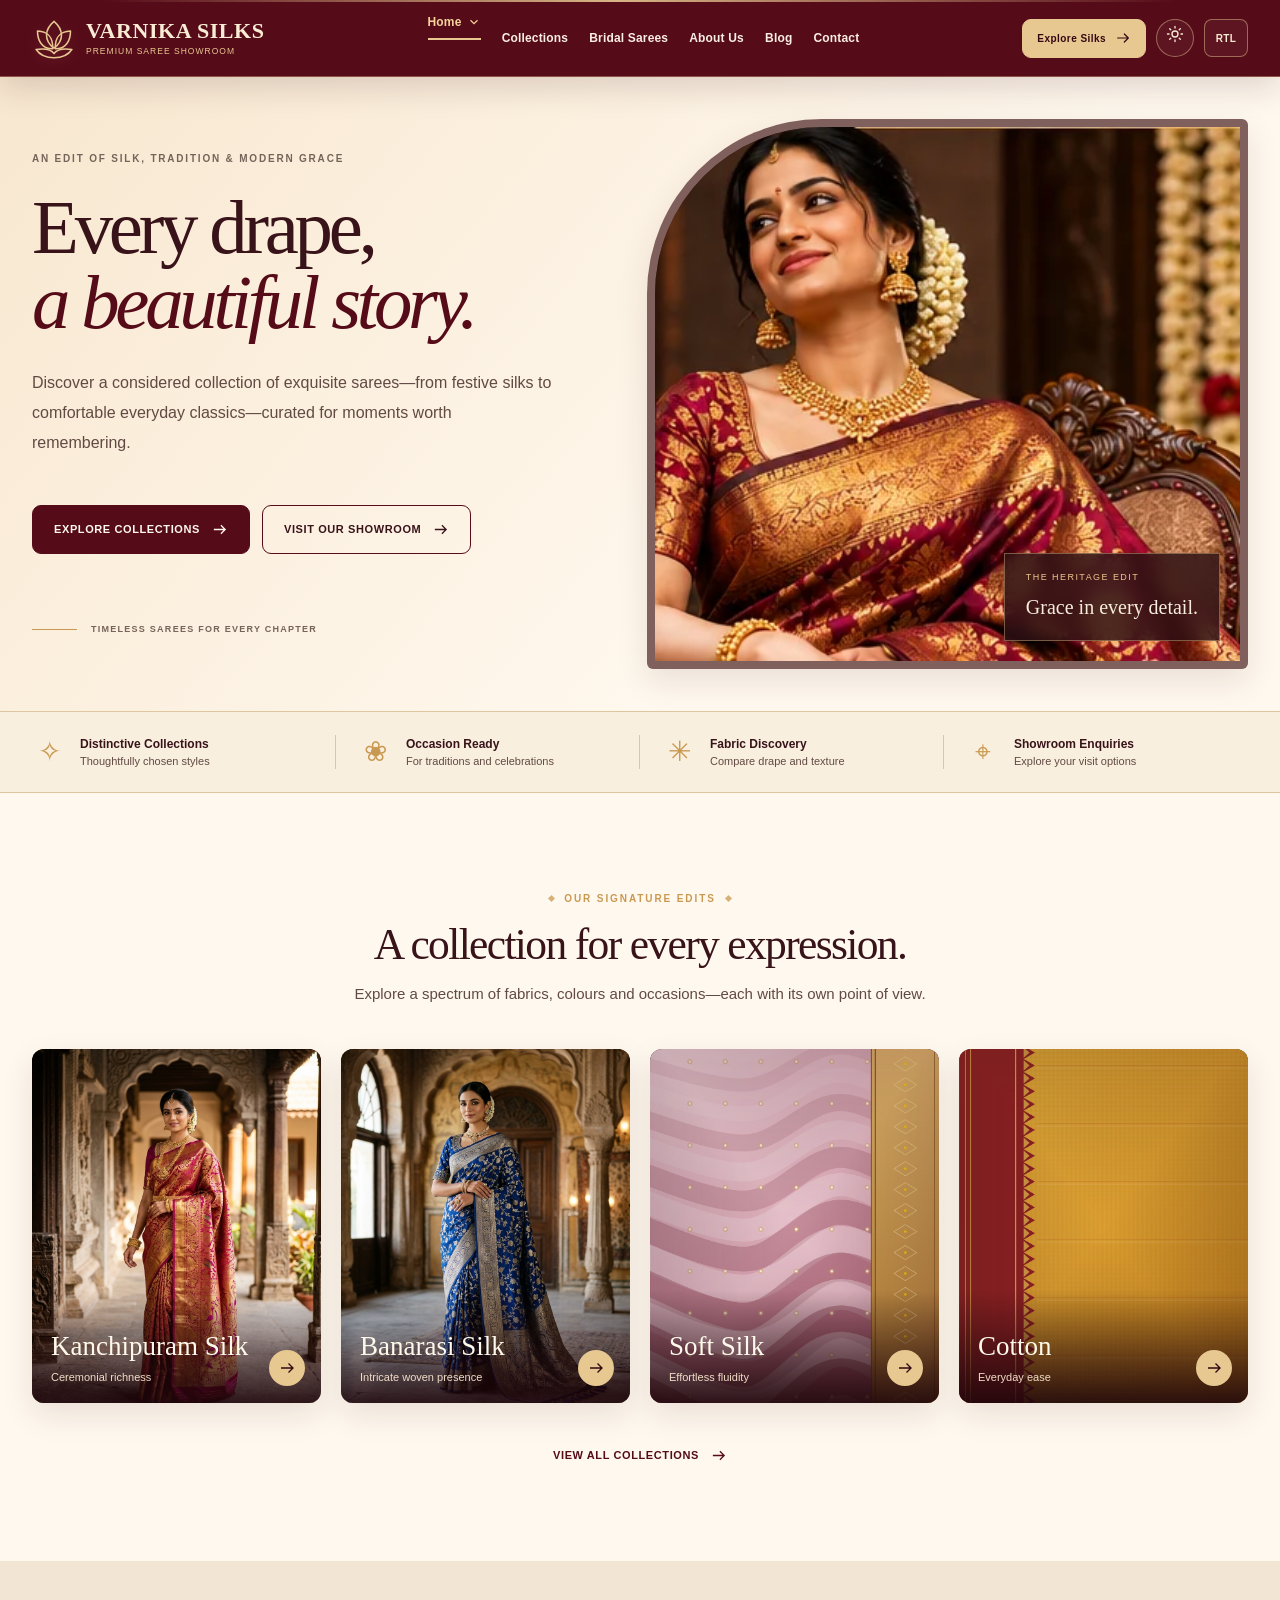
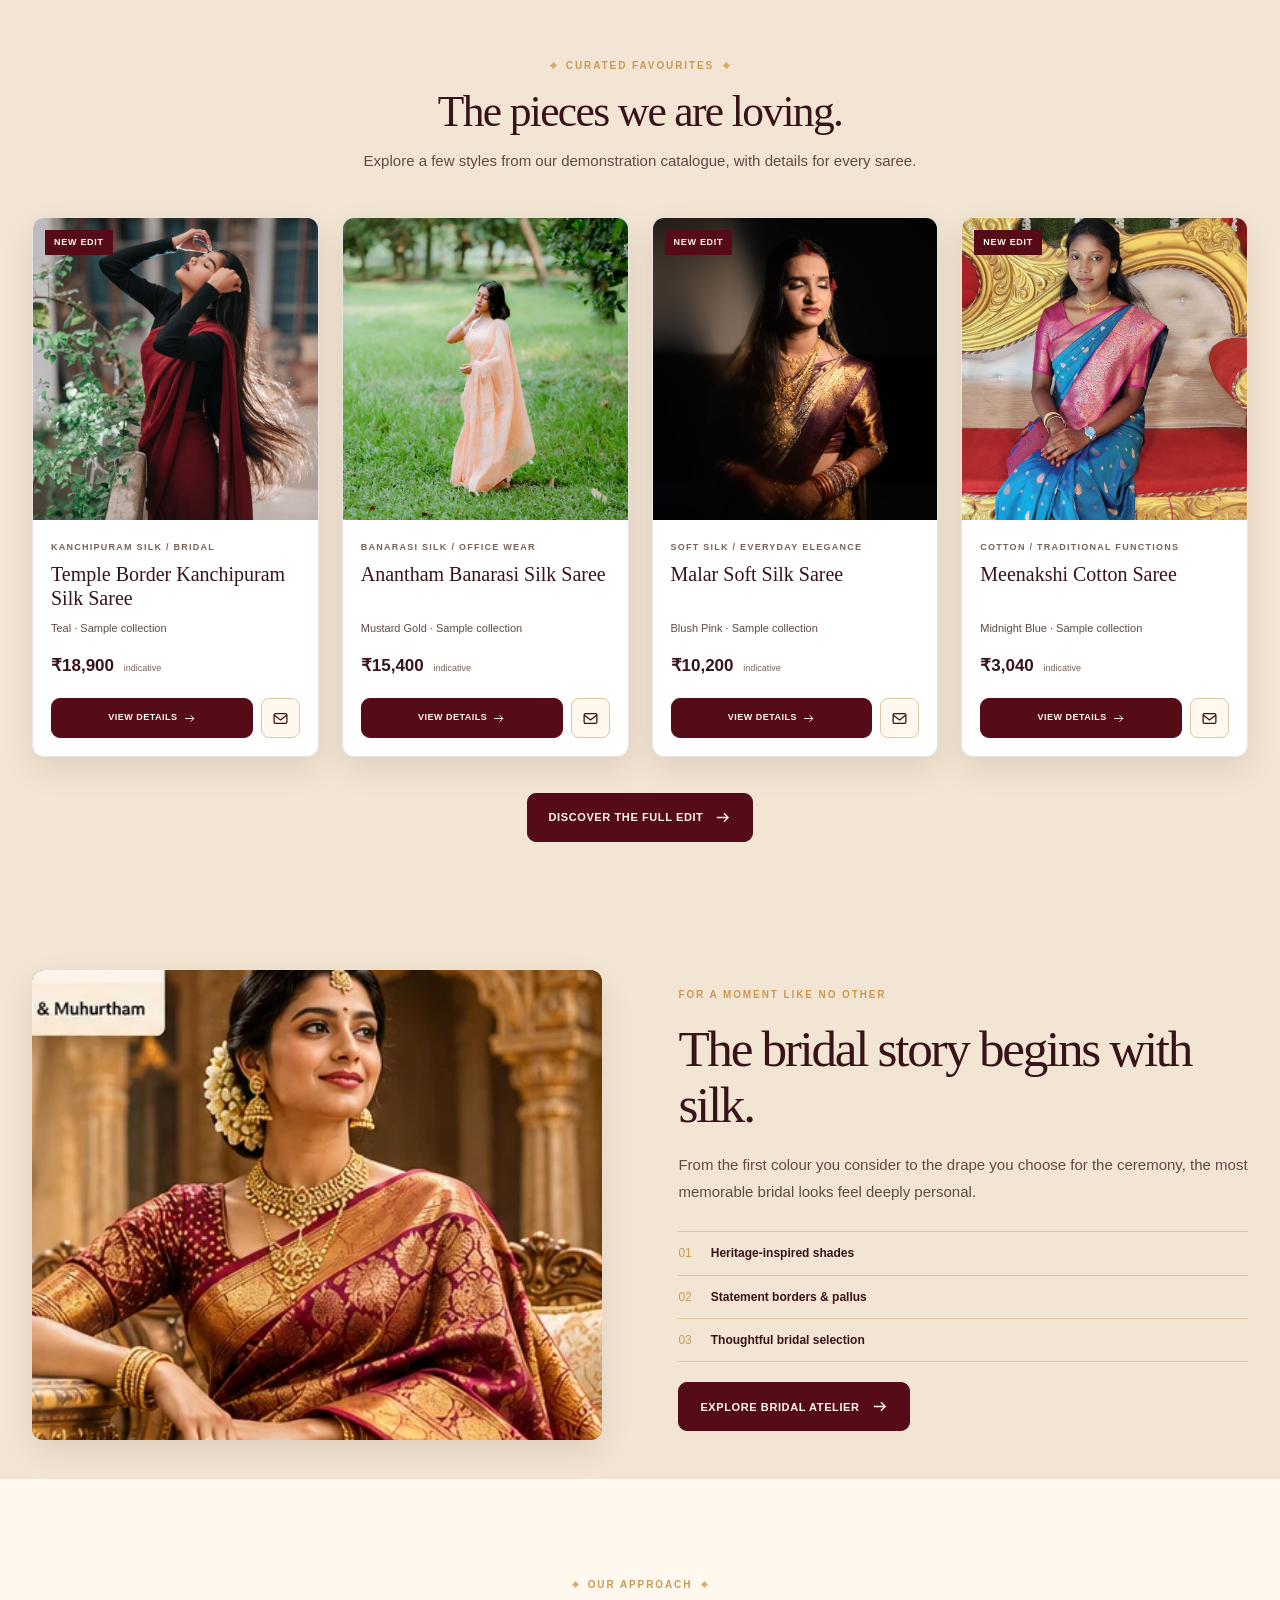
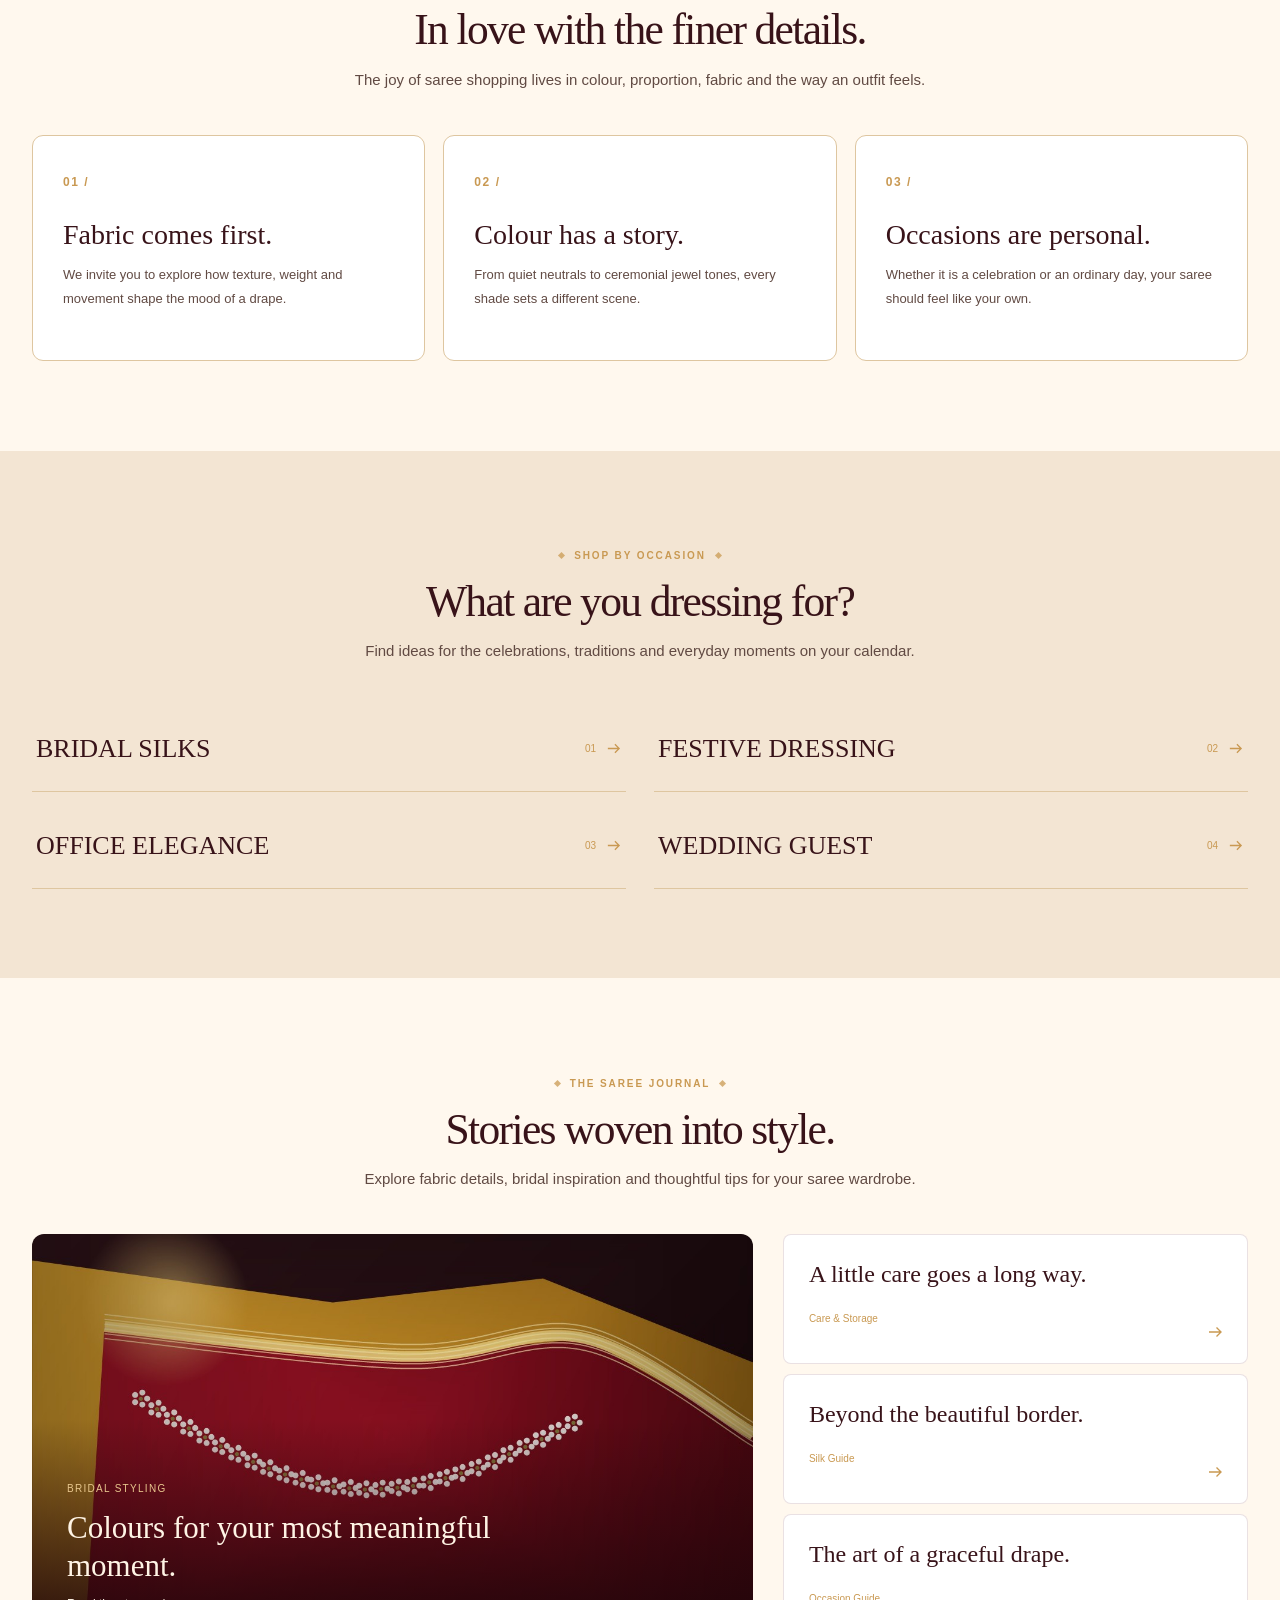
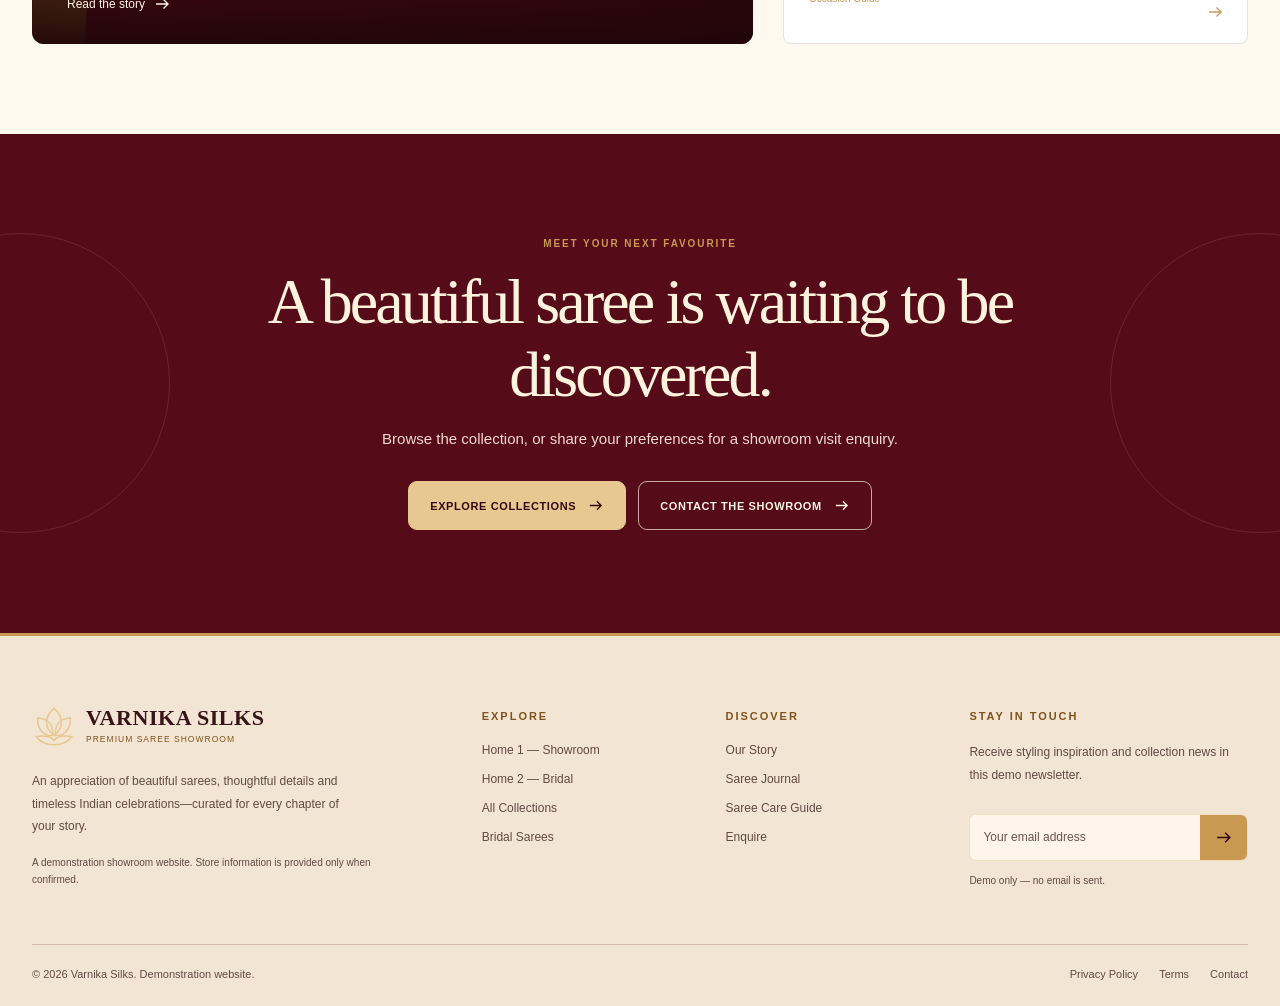
==== Varnika_Silks/index.html @ 8d87727a "Add files via upload" ====
<!doctype html><html lang="en" dir="ltr" data-theme="light"><head><meta charset="utf-8"><meta name="viewport" content="width=device-width,initial-scale=1"><title>Heritage Saree Showroom | Varnika Silks</title><meta name="description" content="Explore Varnika Silks, a premium demonstration saree showroom showcasing silk, cotton, occasionwear and traditional styling."><meta name="theme-color" content="#560B19"><meta property="og:type" content="website"><meta property="og:site_name" content="Varnika Silks"><meta property="og:title" content="Heritage Saree Showroom"><meta property="og:description" content="Explore Varnika Silks, a premium demonstration saree showroom showcasing silk, cotton, occasionwear and traditional styling."><link rel="icon" href="assets/icons/favicon.svg" type="image/svg+xml"><link rel="stylesheet" href="assets/css/style.css"><script>(function(){try{var t=localStorage.getItem('varnika_theme'),d=localStorage.getItem('varnika_dir');document.documentElement.setAttribute('data-theme',t==='dark'?'dark':'light');document.documentElement.setAttribute('dir',d==='rtl'?'rtl':'ltr');}catch(e){}})();</script><script defer src="assets/js/data.js"></script><script defer src="assets/js/app.js"></script></head><body data-page="home"><a class="skip-link" href="#main-content">Skip to content</a>
<header class="site-header" id="site-header"><div class="container header-inner">
<a class="brand" href="index.html" aria-label="Varnika Silks home"><svg class="brand-lotus" viewBox="0 0 64 60" aria-hidden="true" fill="none" stroke="currentColor" stroke-width="2.2" stroke-linejoin="round"><path d="M32 44C17 33 18 17 32 5c14 12 15 28 0 39Z"/><path d="M30 45C13 45 8 31 8 19c15 1 23 8 22 26Zm4 0c17 0 22-14 22-26-15 1-23 8-22 26Z"/><path d="M6 46c15-2 22 0 26 6 4-6 11-8 26-6-6 9-15 12-26 12C21 58 12 55 6 46Z"/></svg><span class="brand-words"><b>VARNIKA SILKS</b><small>Premium Saree Showroom</small></span></a>
<nav class="desktop-nav" aria-label="Primary navigation"><details class="home-dropdown"><summary class="active">Home <svg class="chevron" viewBox="0 0 24 24" aria-hidden="true" fill="none" stroke="currentColor" stroke-width="2"><path d="m6 9 6 6 6-6"/></svg></summary><div class="nav-menu-panel"><a href="index.html" aria-current="page">Heritage Saree Showroom</a><a href="home2.html" >Bridal & Muhurtham Silks</a></div></details>
<a href="collections.html" class="" >Collections</a>
<a href="bridal-sarees.html" class="" >Bridal Sarees</a>
<a href="about.html" class="" >About Us</a>
<a href="blog.html" class="" >Blog</a>
<a href="contact.html" class="" >Contact</a>
</nav><div class="header-actions"><a class="nav-feature-cta" href="collections.html" aria-label="Explore Varnika Silks saree collections">Explore Silks <svg viewBox="0 0 24 24" aria-hidden="true" fill="none" stroke="currentColor" stroke-width="1.8" stroke-linecap="round" stroke-linejoin="round"><path d="M4 12h16m-6-6 6 6-6 6"/></svg></a><button type="button" class="header-icon theme-toggle" data-theme-toggle aria-label="Switch to dark mode" title="Toggle light/dark mode"><span class="sun-icon"><svg viewBox="0 0 24 24" aria-hidden="true" fill="none" stroke="currentColor" stroke-width="1.8" stroke-linecap="round"><circle cx="12" cy="12" r="4"/><path d="M12 2v2m0 16v2M4.93 4.93l1.4 1.4m11.34 11.34 1.4 1.4M2 12h2m16 0h2M4.93 19.07l1.4-1.4M17.67 6.33l1.4-1.4"/></svg></span><span class="moon-icon"><svg viewBox="0 0 24 24" aria-hidden="true" fill="none" stroke="currentColor" stroke-width="1.8"><path d="M20.5 14.5A8.5 8.5 0 0 1 9.5 3.5a8.5 8.5 0 1 0 11 11Z"/></svg></span></button><button type="button" class="header-icon direction-toggle" data-direction-toggle aria-label="Switch text direction">RTL</button><button type="button" class="header-icon menu-toggle" id="menu-toggle" aria-label="Open navigation" aria-expanded="false" aria-controls="mobile-nav"><svg class="menu-icon-bars" viewBox="0 0 24 24" aria-hidden="true" fill="none" stroke="currentColor" stroke-width="2" stroke-linecap="round"><path d="M4 7h16M4 12h16M4 17h16"/></svg><svg class="menu-icon-close" viewBox="0 0 24 24" aria-hidden="true" fill="none" stroke="currentColor" stroke-width="2" stroke-linecap="round"><path d="M5 5l14 14M19 5L5 19"/></svg></button></div>
</div><nav class="mobile-nav" id="mobile-nav" aria-label="Mobile navigation" hidden><div class="container mobile-nav-inner"><span class="mobile-nav-label">DISCOVER VARNIKA</span><a href="index.html" class="is-current" aria-current="page">Home 1 — Heritage Showroom</a><a href="home2.html">Home 2 — Bridal & Muhurtham</a><a href="collections.html">Collections</a><a href="bridal-sarees.html">Bridal Sarees</a><a href="about.html">About Us</a><a href="blog.html">Blog</a><a href="contact.html">Contact</a><a class="mobile-feature-cta" href="collections.html">Explore the Collections <svg viewBox="0 0 24 24" aria-hidden="true" fill="none" stroke="currentColor" stroke-width="1.8" stroke-linecap="round" stroke-linejoin="round"><path d="M4 12h16m-6-6 6 6-6 6"/></svg></a><div class="mobile-controls"><button type="button" data-theme-toggle class="btn btn-outline btn-sm"><svg viewBox="0 0 24 24" aria-hidden="true" fill="none" stroke="currentColor" stroke-width="1.8" stroke-linecap="round"><circle cx="12" cy="12" r="4"/><path d="M12 2v2m0 16v2M4.93 4.93l1.4 1.4m11.34 11.34 1.4 1.4M2 12h2m16 0h2M4.93 19.07l1.4-1.4M17.67 6.33l1.4-1.4"/></svg> <span data-theme-label>Switch theme</span></button><button type="button" data-direction-toggle class="btn btn-outline btn-sm"><svg viewBox="0 0 24 24" aria-hidden="true" fill="none" stroke="currentColor" stroke-width="1.8" stroke-linecap="round" stroke-linejoin="round"><path d="m8 8-4 4 4 4m-4-4h16m-4-4 4 4-4 4"/></svg><span data-dir-label>Switch to RTL</span></button></div></div></nav></header><main id="main-content"><section class="hero hero-home"><div class="container hero-grid"><div class="hero-copy"><div class="eyebrow hero-eyebrow">AN EDIT OF SILK, TRADITION & MODERN GRACE</div><h1>Every drape,<br><em>a beautiful story.</em></h1><p>Discover a considered collection of exquisite sarees—from festive silks to comfortable everyday classics—curated for moments worth remembering.</p><div class="hero-actions"><a class="btn btn-primary " href="collections.html">Explore Collections<svg viewBox="0 0 24 24" aria-hidden="true" fill="none" stroke="currentColor" stroke-width="1.8"><path d="M4 12h16m-6-6 6 6-6 6"/></svg></a><a class="btn btn-outline " href="contact.html?interest=Showroom%20Visit">Visit Our Showroom<svg viewBox="0 0 24 24" aria-hidden="true" fill="none" stroke="currentColor" stroke-width="1.8"><path d="M4 12h16m-6-6 6 6-6 6"/></svg></a></div><div class="hero-footnote"><span class="ornament-line"></span>TIMELESS SAREES FOR EVERY CHAPTER</div></div><div class="hero-visual"><img class="hero-photo" src="assets/images/hero-general.webp" alt="Woman in an ornate burgundy silk saree in a traditional interior" loading="eager" decoding="async"><div class="hero-picture-caption"><small>THE HERITAGE EDIT</small><strong>Grace in every detail.</strong></div></div></div></section>
<section class="feature-band"><div class="container feature-row"><div class="feature"><span class="feature-glyph">✧</span><div><strong>Distinctive Collections</strong><small>Thoughtfully chosen styles</small></div></div><div class="feature"><span class="feature-glyph">❀</span><div><strong>Occasion Ready</strong><small>For traditions and celebrations</small></div></div><div class="feature"><span class="feature-glyph">✳</span><div><strong>Fabric Discovery</strong><small>Compare drape and texture</small></div></div><div class="feature"><span class="feature-glyph">⌖</span><div><strong>Showroom Enquiries</strong><small>Explore your visit options</small></div></div></div></section>
<section class="section" id="signature-collections"><div class="container"><div class="section-heading "><span class="eyebrow"><span class="tiny-diamond"></span>OUR SIGNATURE EDITS<span class="tiny-diamond"></span></span><h2>A collection for every expression.</h2><p>Explore a spectrum of fabrics, colours and occasions—each with its own point of view.</p></div><div class="collection-grid"><a class="category-card image-card" href="collections.html?fabric=Kanchipuram%20Silk"><img class="" src="assets/images/category-kanchipuram.jpg" alt="Graceful South Indian woman in royal crimson Kanchipuram silk saree with ornate gold zari temple border" loading="eager" decoding="async"><span class="category-overlay"><b>Kanchipuram Silk</b><small>Ceremonial richness</small><span class="arrow-circle"><svg viewBox="0 0 24 24" aria-hidden="true" fill="none" stroke="currentColor" stroke-width="1.8"><path d="M4 12h16m-6-6 6 6-6 6"/></svg></span></span></a><a class="category-card image-card" href="collections.html?fabric=Banarasi%20Silk"><img class="" src="assets/images/category-banarasi.jpg" alt="Poised woman in royal sapphire blue Banarasi silk saree with gold floral brocade" loading="eager" decoding="async"><span class="category-overlay"><b>Banarasi Silk</b><small>Intricate woven presence</small><span class="arrow-circle"><svg viewBox="0 0 24 24" aria-hidden="true" fill="none" stroke="currentColor" stroke-width="1.8"><path d="M4 12h16m-6-6 6 6-6 6"/></svg></span></span></a><a class="category-card image-card" href="collections.html?fabric=Soft%20Silk"><img class="" src="assets/images/category-softsilk.jpg" alt="Ethereal blush pink and rose gold soft silk saree with fluid drape and gold zari border" loading="eager" decoding="async"><span class="category-overlay"><b>Soft Silk</b><small>Effortless fluidity</small><span class="arrow-circle"><svg viewBox="0 0 24 24" aria-hidden="true" fill="none" stroke="currentColor" stroke-width="1.8"><path d="M4 12h16m-6-6 6 6-6 6"/></svg></span></span></a><a class="category-card image-card" href="collections.html?fabric=Cotton"><img class="" src="assets/images/category-cotton.jpg" alt="Artisanal mustard yellow and madder red handloom cotton saree with temple border" loading="eager" decoding="async"><span class="category-overlay"><b>Cotton</b><small>Everyday ease</small><span class="arrow-circle"><svg viewBox="0 0 24 24" aria-hidden="true" fill="none" stroke="currentColor" stroke-width="1.8"><path d="M4 12h16m-6-6 6 6-6 6"/></svg></span></span></a></div><div class="section-tail"><a class="btn btn-text " href="collections.html">View All Collections<svg viewBox="0 0 24 24" aria-hidden="true" fill="none" stroke="currentColor" stroke-width="1.8"><path d="M4 12h16m-6-6 6 6-6 6"/></svg></a></div></div></section>
<section class="section section-soft" id="featured-sarees"><div class="container"><div class="section-heading "><span class="eyebrow"><span class="tiny-diamond"></span>CURATED FAVOURITES<span class="tiny-diamond"></span></span><h2>The pieces we are loving.</h2><p>Explore a few styles from our demonstration catalogue, with details for every saree.</p></div><div id="featured-products" class="product-grid product-grid-four" aria-live="polite"></div><div class="section-tail"><a class="btn btn-primary " href="collections.html">Discover the Full Edit<svg viewBox="0 0 24 24" aria-hidden="true" fill="none" stroke="currentColor" stroke-width="1.8"><path d="M4 12h16m-6-6 6 6-6 6"/></svg></a></div></div></section>
<section class="editorial-section"><div class="container editorial-grid"><div class="editorial-frame"><img class="" src="assets/images/bride-preview.webp" alt="Traditional bride wearing rich maroon and gold wedding silk" loading="eager" decoding="async"></div><div class="editorial-copy"><span class="eyebrow">FOR A MOMENT LIKE NO OTHER</span><h2>The bridal story begins with silk.</h2><p>From the first colour you consider to the drape you choose for the ceremony, the most memorable bridal looks feel deeply personal.</p><div class="editorial-points"><span>01 <b>Heritage-inspired shades</b></span><span>02 <b>Statement borders & pallus</b></span><span>03 <b>Thoughtful bridal selection</b></span></div><a class="btn btn-primary " href="home2.html">Explore Bridal Atelier<svg viewBox="0 0 24 24" aria-hidden="true" fill="none" stroke="currentColor" stroke-width="1.8"><path d="M4 12h16m-6-6 6 6-6 6"/></svg></a></div></div></section>
<section class="section"><div class="container"><div class="section-heading "><span class="eyebrow"><span class="tiny-diamond"></span>OUR APPROACH<span class="tiny-diamond"></span></span><h2>In love with the finer details.</h2><p>The joy of saree shopping lives in colour, proportion, fabric and the way an outfit feels.</p></div><div class="value-grid"><article class="value-card"><div class="value-number">01 /</div><h3>Fabric comes first.</h3><p>We invite you to explore how texture, weight and movement shape the mood of a drape.</p></article><article class="value-card"><div class="value-number">02 /</div><h3>Colour has a story.</h3><p>From quiet neutrals to ceremonial jewel tones, every shade sets a different scene.</p></article><article class="value-card"><div class="value-number">03 /</div><h3>Occasions are personal.</h3><p>Whether it is a celebration or an ordinary day, your saree should feel like your own.</p></article></div></div></section>
<section class="section section-soft"><div class="container"><div class="section-heading "><span class="eyebrow"><span class="tiny-diamond"></span>SHOP BY OCCASION<span class="tiny-diamond"></span></span><h2>What are you dressing for?</h2><p>Find ideas for the celebrations, traditions and everyday moments on your calendar.</p></div><div class="occasion-links"><a href="collections.html?occasion=Bridal">BRIDAL SILKS <span>01 <svg viewBox="0 0 24 24" aria-hidden="true" fill="none" stroke="currentColor" stroke-width="1.8"><path d="M4 12h16m-6-6 6 6-6 6"/></svg></span></a><a href="collections.html?occasion=Festive">FESTIVE DRESSING <span>02 <svg viewBox="0 0 24 24" aria-hidden="true" fill="none" stroke="currentColor" stroke-width="1.8"><path d="M4 12h16m-6-6 6 6-6 6"/></svg></span></a><a href="collections.html?occasion=Office%20Wear">OFFICE ELEGANCE <span>03 <svg viewBox="0 0 24 24" aria-hidden="true" fill="none" stroke="currentColor" stroke-width="1.8"><path d="M4 12h16m-6-6 6 6-6 6"/></svg></span></a><a href="collections.html?occasion=Wedding%20Guest">WEDDING GUEST <span>04 <svg viewBox="0 0 24 24" aria-hidden="true" fill="none" stroke="currentColor" stroke-width="1.8"><path d="M4 12h16m-6-6 6 6-6 6"/></svg></span></a></div></div></section>
<section class="section"><div class="container"><div class="section-heading "><span class="eyebrow"><span class="tiny-diamond"></span>THE SAREE JOURNAL<span class="tiny-diamond"></span></span><h2>Stories woven into style.</h2><p>Explore fabric details, bridal inspiration and thoughtful tips for your saree wardrobe.</p></div><div class="journal-preview"><a href="blog-details.html?article=bridal-colours" class="journal-feature"><img class="" src="assets/images/journal-home-spotlight.jpg" alt="Layered bridal silk drape with gold zari pallu and jasmine flower garland" loading="eager" decoding="async"><div><small>BRIDAL STYLING</small><h3>Colours for your most meaningful moment.</h3><span>Read the story <svg viewBox="0 0 24 24" aria-hidden="true" fill="none" stroke="currentColor" stroke-width="1.8"><path d="M4 12h16m-6-6 6 6-6 6"/></svg></span></div></a><div class="journal-sidebar"><a href="blog-details.html?article=silk-care"><b>A little care goes a long way.</b><small>Care & Storage</small><svg viewBox="0 0 24 24" aria-hidden="true" fill="none" stroke="currentColor" stroke-width="1.8"><path d="M4 12h16m-6-6 6 6-6 6"/></svg></a><a href="blog-details.html?article=zari-and-weaves"><b>Beyond the beautiful border.</b><small>Silk Guide</small><svg viewBox="0 0 24 24" aria-hidden="true" fill="none" stroke="currentColor" stroke-width="1.8"><path d="M4 12h16m-6-6 6 6-6 6"/></svg></a><a href="blog-details.html?article=wedding-draping"><b>The art of a graceful drape.</b><small>Occasion Guide</small><svg viewBox="0 0 24 24" aria-hidden="true" fill="none" stroke="currentColor" stroke-width="1.8"><path d="M4 12h16m-6-6 6 6-6 6"/></svg></a></div></div></div></section>
<section class="final-cta"><div class="container cta-inner"><span class="eyebrow">MEET YOUR NEXT FAVOURITE</span><h2>A beautiful saree is waiting to be discovered.</h2><p>Browse the collection, or share your preferences for a showroom visit enquiry.</p><div class="hero-actions centered"><a class="btn btn-primary " href="collections.html">Explore Collections<svg viewBox="0 0 24 24" aria-hidden="true" fill="none" stroke="currentColor" stroke-width="1.8"><path d="M4 12h16m-6-6 6 6-6 6"/></svg></a><a class="btn btn-outline-light " href="contact.html">Contact the Showroom<svg viewBox="0 0 24 24" aria-hidden="true" fill="none" stroke="currentColor" stroke-width="1.8"><path d="M4 12h16m-6-6 6 6-6 6"/></svg></a></div></div></section></main><footer class="site-footer"><div class="container"><div class="footer-grid"><div class="footer-about"><a class="brand brand-footer" href="index.html" aria-label="Varnika Silks home"><svg class="brand-lotus" viewBox="0 0 64 60" aria-hidden="true" fill="none" stroke="currentColor" stroke-width="2.2" stroke-linejoin="round"><path d="M32 44C17 33 18 17 32 5c14 12 15 28 0 39Z"/><path d="M30 45C13 45 8 31 8 19c15 1 23 8 22 26Zm4 0c17 0 22-14 22-26-15 1-23 8-22 26Z"/><path d="M6 46c15-2 22 0 26 6 4-6 11-8 26-6-6 9-15 12-26 12C21 58 12 55 6 46Z"/></svg><span class="brand-words"><b>VARNIKA SILKS</b><small>Premium Saree Showroom</small></span></a><p>An appreciation of beautiful sarees, thoughtful details and timeless Indian celebrations—curated for every chapter of your story.</p><div class="footer-note">A demonstration showroom website. Store information is provided only when confirmed.</div></div><div class="footer-col"><h3>Explore</h3><a href="index.html">Home 1 — Showroom</a><a href="home2.html">Home 2 — Bridal</a><a href="collections.html">All Collections</a><a href="bridal-sarees.html">Bridal Sarees</a></div><div class="footer-col"><h3>Discover</h3><a href="about.html">Our Story</a><a href="blog.html">Saree Journal</a><a href="blog-details.html?article=silk-care">Saree Care Guide</a><a href="contact.html#contact-form">Enquire</a></div><div class="footer-col"><h3>Stay in Touch</h3><p>Receive styling inspiration and collection news in this demo newsletter.</p><form id="newsletter-form" class="newsletter-form" novalidate><label class="sr-only" for="newsletter-email">Email address</label><input id="newsletter-email" type="email" autocomplete="email" placeholder="Your email address" required><button type="submit" aria-label="Subscribe to demo newsletter"><svg viewBox="0 0 24 24" aria-hidden="true" fill="none" stroke="currentColor" stroke-width="1.8"><path d="M4 12h16m-6-6 6 6-6 6"/></svg></button></form><span class="footer-mini">Demo only — no email is sent.</span></div></div><div class="footer-bottom"><span>© <span id="copyright-year">2026</span> Varnika Silks. Demonstration website.</span><div><a href="privacy.html">Privacy Policy</a><a href="terms.html">Terms</a><a href="contact.html">Contact</a></div></div></div></footer><div class="toast" id="site-toast" role="status" aria-live="polite" aria-atomic="true"></div></body></html>
---- Varnika_Silks/assets/css/style.css ----
/* Varnika Silks — locally self-contained luxury saree showroom */
:root,[data-theme="light"]{
 --bg-primary:#FFF8EE;--bg-secondary:#F3E5D3;--bg-elevated:#FFFFFF;--bg-soft:#F9EFDF;
 --text-primary:#381319;--text-secondary:#614A43;--text-muted:#76645A;
 --brand-primary:#560B19;--brand-dark:#350711;--brand-gold:#C99952;--brand-gold-light:#E7C891;--brand-emerald:#173F32;
 --border-primary:#DEC6A0;--border-soft:rgba(86,11,25,.12);--card-shadow:0 12px 32px rgba(53,7,17,.10);
 --gradient-primary:linear-gradient(135deg,#350711,#560B19);--gradient-gold:linear-gradient(135deg,#C99952,#E7C891);
 --nav-bg:#560B19;--nav-text:#FFF1D9;--button-ink:#fff7e7;--overlay-ink:#fff4dd;--field-bg:#fffdf9;--soft-wine:#F1DDD8;
 --font-display: 'Iowan Old Style','Palatino Linotype','Book Antiqua',Georgia,'Times New Roman',serif;
 --font-body:Inter,'Segoe UI',Arial,sans-serif;
 --ease:cubic-bezier(.22,.61,.36,1);
}
[data-theme="dark"]{
 --bg-primary:#1B0B10;--bg-secondary:#270E17;--bg-elevated:#351620;--bg-soft:#45202B;
 --text-primary:#FFF2DC;--text-secondary:#E0CBB6;--text-muted:#C2AB9B;
 --brand-primary:#E7C891;--brand-dark:#350711;--brand-gold:#E7C891;--brand-gold-light:#F2D8A7;--brand-emerald:#2D5949;
 --border-primary:rgba(231,200,145,.26);--border-soft:rgba(231,200,145,.12);--card-shadow:0 16px 38px rgba(0,0,0,.32);
 --gradient-primary:linear-gradient(135deg,#560B19,#783046);--gradient-gold:linear-gradient(135deg,#C99952,#E7C891);
 --nav-bg:#270E17;--nav-text:#FFF1D9;--button-ink:#350711;--overlay-ink:#fff4dd;--field-bg:#32171f;--soft-wine:#3c1b29;
}
*,*::before,*::after{box-sizing:border-box}
html{scroll-behavior:smooth;scroll-padding-top:92px}
body{margin:0;background:var(--bg-primary);color:var(--text-primary);font-family:var(--font-body);line-height:1.7;font-size:15px;overflow-x:clip;-webkit-font-smoothing:antialiased}
button,input,select,textarea{font:inherit}
button{cursor:pointer}
a{color:inherit;text-decoration:none}
img,svg{max-width:100%}
img{display:block;width:100%;object-fit:cover}
svg{width:20px;height:20px;flex:0 0 auto}
::selection{background:#C99952;color:#350711}
:focus-visible{outline:3px solid var(--brand-gold);outline-offset:3px}
[hidden]{display:none!important}
.sr-only{position:absolute!important;clip:rect(0,0,0,0);height:1px;width:1px;white-space:nowrap;overflow:hidden}
.skip-link{position:fixed;top:-100px;left:20px;z-index:1000;background:#fff;padding:12px 20px;color:#560B19}
.skip-link:focus{top:12px}
.container{width:min(100% - 64px,1280px);margin-inline:auto}
.narrow{max-width:790px;margin-inline:auto}
.centered{text-align:center}
.section{padding-block:clamp(64px,7vw,98px)}
.section-soft{background:var(--bg-secondary)}
.section-wine{background:var(--nav-bg);color:#FFF2DC}
.section-heading{text-align:center;max-width:790px;margin:0 auto 43px}
.section-heading.align-left{text-align:start;margin-inline:0}
.section-heading h2,h2,.legal h2{font-family:var(--font-display);font-size:clamp(31px,3.4vw,51px);font-weight:500;letter-spacing:-.038em;line-height:1.13;margin:11px 0 12px}
h1,h2,h3,h4,p{overflow-wrap:break-word}
h1,h2,h3,h4{font-family:var(--font-display)}
h3{font-size:24px;line-height:1.2;font-weight:500}
p{color:var(--text-secondary);margin:0 0 16px}
.section-heading p{max-width:650px;margin:0 auto;color:var(--text-secondary);font-size:15px}
.section-heading.align-left p{margin-inline:0}
.eyebrow{display:inline-flex;align-items:center;gap:10px;font-size:10px;font-family:var(--font-body);font-weight:780;letter-spacing:.19em;line-height:1.5;text-transform:uppercase;color:var(--brand-gold)}
.tiny-diamond{width:5px;height:5px;transform:rotate(45deg);background:currentColor;display:inline-block;opacity:.75}
.large-heading{font-family:var(--font-display);font-size:clamp(37px,5vw,69px);line-height:1.12;font-weight:500;letter-spacing:-.04em}
em{font-weight:400;font-style:italic}
.section-tail{text-align:center;margin-top:36px}
/* Header: inline icon artwork, no external SVG <use> references */
.site-header{position:sticky;top:0;z-index:90;background:var(--nav-bg);border-bottom:1px solid rgba(231,200,145,.22);color:var(--nav-text);box-shadow:0 3px 22px rgba(23,3,8,.14)}
.header-inner{min-height:76px;display:flex;align-items:center;gap:24px}
.brand{display:flex;align-items:center;gap:10px;flex-shrink:0;min-width:220px;color:#f9ecd4;line-height:1.1}
.brand-lotus{width:44px;height:45px;color:#E7C891}
.brand-words{display:flex;flex-direction:column;gap:4px;white-space:nowrap}
.brand-words b{font-family:var(--font-display);font-size:22px;letter-spacing:.025em;font-weight:600}
.brand-words small{font-family:var(--font-body);font-size:8.5px;color:#E7C891;letter-spacing:.12em;text-transform:uppercase}
.desktop-nav{display:flex;align-items:center;justify-content:center;gap:clamp(12px,1.65vw,28px);margin-inline:auto;height:76px;white-space:nowrap}
.desktop-nav>a,.home-dropdown>summary{font-size:12px;font-weight:650;display:inline-flex;align-items:center;gap:5px;min-height:44px;position:relative;color:#faeee2;cursor:pointer;transition:color .22s}
.desktop-nav>a::after,.home-dropdown>summary::after{content:"";position:absolute;bottom:4px;left:0;width:0;height:2px;background:#e7c891;transition:width .25s}
.desktop-nav>a:hover,.desktop-nav>a.active,.home-dropdown>summary:hover,.home-dropdown>summary.active{color:#f6d49a}
.desktop-nav>a:hover::after,.desktop-nav>a.active::after,.home-dropdown>summary.active::after,.home-dropdown>summary:hover::after{width:100%}
.home-dropdown{position:relative;height:76px;display:flex;align-items:center}
.home-dropdown summary{list-style:none}
.home-dropdown summary::-webkit-details-marker{display:none}
.chevron{width:14px;height:14px;transition:transform .2s}
.home-dropdown[open] .chevron{transform:rotate(180deg)}
.nav-menu-panel{position:absolute;top:calc(100% - 3px);left:0;min-width:265px;border:1px solid rgba(231,200,145,.35);border-radius:0 0 12px 12px;padding:12px;background:var(--nav-bg);box-shadow:0 15px 35px rgba(20,5,10,.28);display:grid;gap:4px}
.nav-menu-panel a{font-size:12px;white-space:normal;line-height:1.3;padding:12px 10px;border-radius:6px;transition:all .2s}
.nav-menu-panel a:hover,.nav-menu-panel a[aria-current="page"]{color:#350711;background:#E7C891}
.header-actions{display:flex;align-items:center;gap:8px;flex-shrink:0}
.header-icon{height:38px;min-width:38px;display:grid;place-items:center;background:transparent;border:1px solid rgba(231,200,145,.4);border-radius:50%;color:#f8e9d4;transition:background .25s,color .25s,border .25s}
.header-icon svg{height:18px;width:18px}
.header-icon:hover{color:#350711;background:#E7C891;border-color:#E7C891}
.direction-toggle{font-size:10px;font-weight:800;letter-spacing:.04em;border-radius:8px;min-width:44px}
[data-theme="light"] .moon-icon,[data-theme="dark"] .sun-icon{display:none}
[data-theme="dark"] .moon-icon{display:flex}
.menu-toggle,.mobile-nav{display:none}
.mobile-nav-inner{padding:18px 0 26px;display:flex;flex-direction:column;gap:2px}
.mobile-nav-inner>a{padding:10px 4px;color:#fff1dc;border-bottom:1px solid rgba(231,200,145,.16);font-weight:550}
.mobile-nav-label{color:#E7C891;letter-spacing:.12em;font-size:10px;margin:4px 0 11px}
.mobile-controls{display:flex;flex-wrap:wrap;gap:10px;margin-top:15px}
.mobile-controls .btn{flex:1;min-width:145px}
/* Buttons and interactions */
.btn{display:inline-flex;align-items:center;justify-content:center;gap:11px;min-height:49px;padding:12px 21px;border-radius:9px;border:1px solid transparent;font-size:11px;font-weight:790;letter-spacing:.055em;line-height:1.3;text-transform:uppercase;text-align:center;transition:transform .28s var(--ease),box-shadow .28s,color .28s,background .28s,border .28s;white-space:normal;text-decoration:none;position:relative}
.btn svg{width:17px;height:17px;transition:transform .28s var(--ease)}
.btn:hover{transform:translateY(-2px);box-shadow:0 10px 22px rgba(162,87,19,.16)}
.btn:hover svg{transform:translateX(4px)}
[dir="rtl"] .btn:hover svg{transform:translateX(-4px)}
.btn-primary{background:#560B19;color:#fff8ee;border-color:#560B19}
.btn-primary:hover{background:#B67434;color:#fff9ef;border-color:#B67434}
[data-theme="dark"] .btn-primary{background:#E7C891;color:#350711;border-color:#E7C891}
[data-theme="dark"] .btn-primary:hover{background:#EAA255;border-color:#EAA255;color:#28100a}
.btn-secondary{background:var(--gradient-gold);color:#350711;border-color:#C99952}
.btn-secondary:hover{background:#EAA255;color:#350711}
.btn-outline{border-color:var(--brand-primary);color:var(--text-primary);background:transparent}
.btn-outline:hover{border-color:#B67434;color:#B67434;background:rgba(201,153,82,.08)}
.btn-outline-light{border-color:rgba(255,247,226,.67);color:#fff5e3;background:transparent}
.btn-outline-light:hover{background:#e8bd78;border-color:#e8bd78;color:#350711}
.btn-text{border-color:transparent;color:var(--brand-primary);background:transparent;padding:5px 0;min-height:32px;border-radius:0}
.btn-text:hover{border-color:transparent;color:#B67434;box-shadow:none}
.btn-sm{min-height:40px;padding:9px 15px;font-size:10px}
.btn-full{width:100%}
.hero-actions{display:flex;flex-wrap:wrap;align-items:center;gap:12px;margin-top:30px}
.hero-actions.centered{justify-content:center}
/* First homepage hero */
.hero-home{background:linear-gradient(130deg,rgba(243,220,187,.6) 0,transparent 65%),var(--bg-primary);overflow:hidden}
.hero-grid{min-height:590px;display:grid;grid-template-columns:1fr 1.06fr;align-items:stretch;gap:4%;padding-top:42px;padding-bottom:42px}
.hero-copy{display:flex;flex-direction:column;justify-content:center;position:relative;z-index:1;padding:32px 0}
.hero-eyebrow{font-size:10px;color:var(--text-muted);letter-spacing:.18em}
.hero h1,.hero-copy h1{font-family:var(--font-display);font-size:clamp(53px,6vw,90px);line-height:.98;letter-spacing:-.055em;font-weight:500;margin:24px 0 27px;max-width:650px}
.hero h1 em,.hero-copy h1 em,.editorial-copy h2 em{color:var(--brand-primary)}
.hero-copy>p{max-width:520px;font-size:16px;line-height:1.9}
.hero-footnote{display:flex;align-items:center;gap:14px;color:var(--text-muted);font-size:9px;font-weight:700;letter-spacing:.14em;margin-top:68px}
.ornament-line{height:1px;width:45px;background:var(--brand-gold)}
.hero-visual{position:relative;border-radius:175px 6px 6px 6px;overflow:hidden;min-height:540px;background:#552a26;border:8px solid rgba(255,255,255,.25);box-shadow:var(--card-shadow)}
.hero-photo{height:100%;object-position:center center;object-fit:cover;filter:saturate(1.04)}
.hero-picture-caption{position:absolute;right:20px;bottom:20px;z-index:1;display:flex;flex-direction:column;gap:5px;padding:16px 21px;background:rgba(45,16,20,.82);color:#f8eddc;border:1px solid rgba(231,200,145,.4);backdrop-filter:blur(9px)}
.hero-picture-caption small{font-size:9px;letter-spacing:.16em;color:#eec68d}
.hero-picture-caption strong{font-family:var(--font-display);font-size:20px;font-weight:500}
.feature-band{background:var(--bg-soft);border-block:1px solid var(--border-primary)}
.feature-row{display:grid;grid-template-columns:repeat(4,minmax(0,1fr));gap:0;padding-block:23px}
.feature{display:flex;align-items:center;gap:14px;padding-inline:22px;border-right:1px solid var(--border-primary)}
[dir="rtl"] .feature{border-right:none;border-left:1px solid var(--border-primary)}
.feature:first-child{padding-inline-start:0}
.feature:last-child{border:0;padding-inline-end:0}
.feature-glyph{font-family:Georgia,serif;font-size:28px;color:var(--brand-gold);min-width:34px;text-align:center;line-height:1}
.feature strong{display:block;font-size:12px;color:var(--text-primary);line-height:1.5}
.feature small{display:block;font-size:11px;color:var(--text-secondary);line-height:1.5}
/* Category image cards */
.collection-grid{display:grid;grid-template-columns:repeat(4,minmax(0,1fr));gap:20px}
.category-card{position:relative;overflow:hidden;display:block;border-radius:12px;height:354px;background:#52251f;box-shadow:var(--card-shadow)}
.category-card>img{height:100%;transition:transform .7s var(--ease)}
.category-card:hover img{transform:scale(1.055)}
.category-overlay{position:absolute;inset:auto 0 0;padding:42px 19px 19px;display:flex;flex-direction:column;align-items:flex-start;line-height:1.3;color:#fff9eb;background:linear-gradient(180deg,transparent,rgba(29,5,10,.9))}
.category-overlay>b{font-family:var(--font-display);font-size:27px;line-height:1.08;font-weight:500}
.category-overlay>small{font-size:11px;margin-top:9px;color:#f1ddc7}
.arrow-circle{position:absolute;right:16px;bottom:17px;width:36px;height:36px;border-radius:50%;display:grid;place-items:center;background:#E7C891;color:#350711;transition:background .25s}
.arrow-circle svg{height:18px;width:18px}
.category-card:hover .arrow-circle{background:#f4a94c}
/* Product cards */
.product-grid{display:grid;grid-template-columns:repeat(3,minmax(0,1fr));gap:23px}
.product-grid-four{grid-template-columns:repeat(4,minmax(0,1fr))}
.product-grid-three{grid-template-columns:repeat(3,minmax(0,1fr))}
.product-card{display:flex;flex-direction:column;min-width:0;background:var(--bg-elevated);border:1px solid var(--border-soft);border-radius:12px;overflow:hidden;box-shadow:var(--card-shadow);transition:transform .3s var(--ease),border-color .3s,box-shadow .3s}
.product-card:hover{transform:translateY(-4px);border-color:var(--brand-gold);box-shadow:0 18px 38px rgba(53,7,17,.16)}
.product-img-link{position:relative;display:block;background:#dec9b8;aspect-ratio:4/4.25;overflow:hidden}
.product-img-link img{height:100%;transition:transform .55s var(--ease)}
.product-card:hover .product-img-link img{transform:scale(1.045)}
.product-tag{position:absolute;top:12px;left:12px;background:#560B19;color:#fff4e7;padding:5px 9px;font-size:9px;font-weight:750;letter-spacing:.08em;text-transform:uppercase}
.product-info{padding:20px 18px 18px;display:flex;flex-direction:column;gap:8px;flex:1}
.product-meta{font-size:9px;letter-spacing:.14em;color:var(--text-muted);font-weight:800;text-transform:uppercase}
.product-info h3{font-size:20px;line-height:1.18;margin:0;min-height:48px}
.product-info h3 a:hover{color:var(--brand-gold)}
.product-price{font-size:17px;font-weight:780;color:var(--text-primary);margin:2px 0 1px}
.product-price small{font-size:9px;font-weight:450;color:var(--text-muted);margin-left:5px}
.product-shade{font-size:11px;color:var(--text-secondary);margin:0 0 4px}
.product-actions{display:flex;gap:8px;margin-top:auto;padding-top:8px;align-items:stretch}
.product-actions .btn{min-width:0;flex:1;padding-inline:11px;font-size:9px;min-height:40px;gap:5px}
.product-actions .btn svg{height:13px;width:13px}
.product-actions .icon-action{flex:0 0 39px;width:39px;min-height:40px;border-radius:8px;border:1px solid var(--border-primary);display:grid;place-items:center;color:var(--text-primary);background:var(--bg-primary)}
.product-actions .icon-action:hover{background:#E7C891;color:#350711;border-color:#E7C891}
.product-actions .icon-action svg{height:17px;width:17px}
.demo-note{font-size:12px;color:var(--text-muted);margin-top:16px}
/* Editorial, values, occasional sections */
.editorial-section{background:var(--bg-secondary);padding-block:0}
.editorial-grid{display:grid;grid-template-columns:minmax(0,1fr) minmax(0,1fr);align-items:center;gap:clamp(36px,6vw,94px)}
.editorial-section .editorial-grid{max-width:1360px}
.editorial-frame{height:470px;overflow:hidden;position:relative;background:#71352e;border-radius:12px;box-shadow:var(--card-shadow)}
.editorial-frame img{height:100%;object-fit:cover;object-position:center 22%}
.editorial-copy{padding-block:48px}
.editorial-copy h2{font-family:var(--font-display);font-weight:500;font-size:clamp(38px,4vw,62px);line-height:1.09;letter-spacing:-.045em;margin:16px 0 18px}
.editorial-copy p{font-size:15px;line-height:1.85}
.editorial-copy .btn{margin-top:13px}
.editorial-points{border-top:1px solid var(--border-primary);margin:25px 0 7px;display:grid}
.editorial-points span{display:flex;gap:19px;padding:11px 0;font-size:12px;color:var(--brand-gold);border-bottom:1px solid var(--border-primary)}
.editorial-points b{color:var(--text-primary);font-weight:600}
.value-grid{display:grid;grid-template-columns:repeat(3,minmax(0,1fr));gap:18px}
.value-card{padding:36px 30px;border:1px solid var(--border-primary);background:var(--bg-elevated);border-radius:11px;min-width:0;min-height:226px}
.value-number{font-size:12px;font-weight:760;letter-spacing:.13em;color:var(--brand-gold)}
.value-card h3{font-size:28px;margin:25px 0 12px}
.value-card p{font-size:13px;line-height:1.85;margin:0}
.value-link{display:flex;flex-direction:column;transition:transform .25s,border .25s}
.value-link h3{margin-top:13px}
.value-link b{display:inline-flex;align-items:center;gap:6px;font-size:11px;color:var(--brand-primary);margin-top:auto;padding-top:18px}
.value-link svg{height:16px;width:16px}
.value-link:hover{transform:translateY(-3px);border-color:var(--brand-gold)}
.occasion-links{display:grid;grid-template-columns:repeat(2,minmax(0,1fr));gap:12px 28px}
.occasion-links>a{font-family:var(--font-display);font-size:26px;border-bottom:1px solid var(--border-primary);padding:20px 4px;display:flex;align-items:center;justify-content:space-between;gap:14px;transition:color .2s}
.occasion-links>a>span{font-size:10px;display:flex;align-items:center;gap:9px;font-family:var(--font-body);color:var(--brand-gold)}
.occasion-links>a:hover{color:var(--brand-gold)}
.occasion-links svg{width:17px;height:17px}
.journal-preview{display:grid;grid-template-columns:1.55fr 1fr;gap:30px}
.journal-feature{height:410px;position:relative;display:block;overflow:hidden;border-radius:12px;background:#5c2026}
.journal-feature>img{height:100%;transition:transform .4s}
.journal-feature:hover>img{transform:scale(1.035)}
.journal-feature>div{position:absolute;inset:auto 0 0;padding:55px 35px 30px;color:#fff4e5;background:linear-gradient(transparent,rgba(31,5,10,.94))}
.journal-feature small{letter-spacing:.13em;font-size:10px;color:#e8c78e}
.journal-feature h3{font-size:31px;max-width:430px;margin:10px 0}
.journal-feature span{display:flex;gap:8px;align-items:center;font-size:12px}
.journal-feature svg{width:18px;height:18px}
.journal-sidebar{display:flex;flex-direction:column;gap:10px}
.journal-sidebar a{background:var(--bg-elevated);border:1px solid var(--border-soft);border-radius:8px;display:grid;gap:10px;padding:25px;flex:1;position:relative;transition:border-color .25s}
.journal-sidebar a:hover{border-color:var(--brand-gold)}
.journal-sidebar b{font-family:var(--font-display);font-size:24px;font-weight:500;max-width:280px;line-height:1.2}
.journal-sidebar small{font-size:10px;color:var(--brand-gold)}
.journal-sidebar svg{position:absolute;right:23px;bottom:22px;width:18px;height:18px;color:var(--brand-gold)}
.final-cta{background:#560B19;color:#fff3dd;position:relative;overflow:hidden;padding:clamp(75px,8vw,111px) 0;text-align:center}
.final-cta:before,.final-cta:after{content:"";position:absolute;border:1px solid rgba(231,200,145,.14);width:300px;height:300px;border-radius:50%;top:50%;transform:translateY(-50%)}
.final-cta:before{left:-130px}.final-cta:after{right:-130px}
.cta-inner{position:relative;z-index:1;display:flex;flex-direction:column;align-items:center}
.cta-inner h2{font-size:clamp(38px,5vw,68px);font-weight:500;letter-spacing:-.045em;max-width:880px;margin:15px 0}
.cta-inner p{max-width:620px;color:#f0dace;margin:0}
.cta-inner .btn-primary{background:#E7C891;color:#350711;border-color:#E7C891}
.cta-inner .btn-primary:hover{background:#EAA255;border-color:#EAA255}
/* Home 2: distinct bridal experience */
.bridal-hero{padding-block:38px 62px;background:var(--bg-secondary)}
.bridal-hero-grid{display:grid;grid-template-columns:.98fr 1.02fr;min-height:595px;align-items:center;gap:6%}
.bridal-hero-photo{height:595px;position:relative;background:#652930;border-radius:220px 220px 10px 10px;overflow:hidden;border:9px solid rgba(201,153,82,.35);box-shadow:var(--card-shadow)}
.bridal-hero-photo>img{height:100%;object-position:center center}
.photo-index{position:absolute;left:20px;bottom:18px;color:#fff3de;font-size:9px;letter-spacing:.15em;background:rgba(45,10,18,.8);padding:10px 15px}
.bridal-hero-copy h1{font-family:var(--font-display);font-size:clamp(55px,6vw,94px);font-weight:500;line-height:1.01;letter-spacing:-.057em;margin:23px 0}
.bridal-hero-copy h1 em{color:var(--brand-primary)}
.bridal-hero-copy p{font-size:16px;max-width:500px;line-height:1.9}
.gold-rule{height:1px;width:140px;background:var(--brand-gold);margin:24px 0}
.bridal-micro{display:flex;gap:24px;flex-wrap:wrap;font-size:10px;letter-spacing:.1em;color:var(--text-muted);margin-top:55px;font-weight:650}
.section-bridal-intro{padding-block:95px 100px}
.section-bridal-intro p{max-width:670px;margin:auto}
.palette-grid{display:grid;grid-template-columns:repeat(4,minmax(0,1fr));gap:18px}
.palette-card{background:var(--bg-elevated);padding:22px;border:1px solid var(--border-soft);border-radius:12px;display:flex;flex-direction:column;gap:8px;min-width:0;transition:transform .25s,border .25s;position:relative}
.palette-card:hover{transform:translateY(-4px);border-color:var(--brand-gold)}
.palette-swatch{display:block;height:134px;background:radial-gradient(ellipse at 20% 20%,rgba(255,255,255,.3),transparent 45%),repeating-linear-gradient(135deg,transparent,transparent 8px,rgba(255,255,255,.08) 9px,transparent 10px),var(--swatch);border-radius:6px 6px 35px 6px;margin-bottom:10px;box-shadow:inset 0 -12px 22px rgba(0,0,0,.12)}
.palette-card strong{font-family:var(--font-display);font-size:23px;font-weight:500;line-height:1.2}
.palette-card small{color:var(--text-secondary);font-size:11px}
.palette-card svg{position:absolute;right:18px;bottom:18px;color:var(--brand-gold);width:18px;height:18px}
.flip>.editorial-copy{order:1}.flip>.editorial-frame{order:2}
.frame-silk img{object-position:50% 15%}
.steps-list{display:grid;gap:10px;margin:25px 0}
.steps-list>div{display:flex;gap:16px;border-top:1px solid var(--border-primary);padding:14px 0}
.steps-list>div>span{color:var(--brand-gold);font-weight:750;font-size:11px}
.steps-list strong{display:block;font-size:13px}
.steps-list small{color:var(--text-secondary);font-size:12px}
.section-wine .section-heading h2,.section-wine .section-heading p{color:#FFF2DC}
.section-wine .product-card{background:#351620;border-color:rgba(231,200,145,.25);color:#fff2dc}
.section-wine .product-info h3,.section-wine .product-price{color:#fff2dc}
.section-wine .product-shade,.section-wine .product-meta{color:#e0cbb6}
.section-wine .product-actions .btn-outline{color:#fbe8d2;border-color:#bba284}
.occasion-story-grid{display:grid;grid-template-columns:repeat(3,minmax(0,1fr));gap:18px}
.occasion-story-grid a{border:1px solid var(--border-primary);min-height:275px;padding:33px;display:flex;flex-direction:column;transition:background .25s,border .25s}
.occasion-story-grid a:hover{background:var(--bg-soft);border-color:var(--brand-gold)}
.occasion-story-grid a>span{font-size:10px;letter-spacing:.13em;color:var(--brand-gold);font-weight:800}
.occasion-story-grid a h3{font-size:30px;line-height:1.1;margin:25px 0 13px}
.occasion-story-grid a p{font-size:13px}
.occasion-story-grid a b{margin-top:auto;color:var(--brand-primary);display:flex;align-items:center;gap:7px;font-size:11px;text-transform:uppercase;letter-spacing:.07em}
.occasion-story-grid svg{height:15px;width:15px}
.bridal-gallery{display:grid;grid-template-columns:repeat(3,minmax(0,1fr));gap:18px}
.bridal-gallery figure{margin:0;min-width:0}
.bridal-gallery img{height:345px;border-radius:140px 140px 7px 7px;background:#c9aa87}
.bridal-gallery figcaption{text-align:center;font-family:var(--font-display);font-size:22px;margin-top:14px}
.faq-layout{display:grid;grid-template-columns:.75fr 1.25fr;gap:8%;align-items:start}
.faq-layout h2{font-size:clamp(35px,4.3vw,59px);margin:18px 0}
.faq-layout>div>p{font-size:14px}
.faq-list{display:flex;flex-direction:column;gap:11px}
.faq-list details{border:1px solid var(--border-primary);border-radius:9px;background:var(--bg-elevated);overflow:hidden}
.faq-list summary{font-family:var(--font-body);font-weight:650;line-height:1.45;font-size:13px;list-style:none;cursor:pointer;padding:19px 19px;display:flex;justify-content:space-between;gap:16px;align-items:center}
.faq-list summary::-webkit-details-marker{display:none}
.faq-list summary .chevron{flex-shrink:0;color:var(--brand-gold);width:17px;height:17px}
.faq-list details[open] .chevron{transform:rotate(180deg)}
.faq-list details p{font-size:13px;line-height:1.9;padding:0 19px 20px;margin:0}
/* Inner headers, catalogue */
.inner-hero{background:var(--gradient-primary);color:#fff0d9;padding:77px 0 60px;position:relative;overflow:hidden}
.inner-hero:after{content:"";position:absolute;width:370px;height:370px;border:1px solid rgba(231,200,145,.15);border-radius:50%;top:-150px;right:9%;box-shadow:0 0 0 40px rgba(231,200,145,.028),0 0 0 90px rgba(231,200,145,.025);pointer-events:none}
.inner-hero .container{position:relative;z-index:1}
.inner-hero h1{font-size:clamp(42px,5.2vw,73px);letter-spacing:-.047em;line-height:1.08;font-weight:500;margin:19px 0}
.inner-hero p{color:#f2dcca;max-width:720px;font-size:15px}
.inner-hero .eyebrow{color:#E7C891}
.breadcrumbs{display:flex;align-items:center;gap:11px;font-size:11px;color:#ecd4c4;margin-top:25px}
.breadcrumbs a:hover{text-decoration:underline}
.inner-bridal{background:linear-gradient(110deg,#420913,#792637)}
.catalogue-tools{display:grid;grid-template-columns:.85fr 2.15fr;gap:35px;align-items:end;margin-bottom:30px}
.catalogue-intro h2{margin:9px 0 7px;font-size:37px}
.catalogue-intro p{font-size:13px;margin:0}
.filter-box{background:var(--bg-elevated);border:1px solid var(--border-soft);padding:20px 22px 14px;border-radius:12px;box-shadow:var(--card-shadow)}
.filters-grid{display:grid;grid-template-columns:1.25fr 1fr 1fr 1fr;gap:12px;align-items:end}
.field{display:flex;flex-direction:column;gap:8px;min-width:0}
.field label{font-size:11px;font-weight:710;color:var(--text-primary)}
.field label b{color:#b45b37}
.field label small{font-weight:400;color:var(--text-secondary)}
.field input,.field select,.field textarea,.blog-tools input,.blog-tools select,.bridal-controls input,.newsletter-form input{min-width:0;width:100%;height:46px;line-height:1.4;color:var(--text-primary);background:var(--field-bg);border:1px solid var(--border-primary);border-radius:7px;padding:12px 13px;font-size:12px;outline:none;transition:border-color .2s,box-shadow .2s}
.field textarea{height:auto;min-height:125px;resize:vertical}
input::placeholder,textarea::placeholder{color:var(--text-muted);opacity:1}
input:focus,select:focus,textarea:focus{border-color:var(--brand-gold)!important;box-shadow:0 0 0 3px rgba(201,153,82,.18);outline:none}
select{appearance:none;background-image:linear-gradient(45deg,transparent 50%,var(--text-secondary) 50%),linear-gradient(135deg,var(--text-secondary) 50%,transparent 50%);background-position:calc(100% - 17px) 20px,calc(100% - 12px) 20px;background-size:5px 5px,5px 5px;background-repeat:no-repeat;padding-right:27px!important}
[dir="rtl"] select{background-position:17px 20px,12px 20px;padding-right:13px!important;padding-left:27px!important}
.filters-bottom{display:flex;justify-content:space-between;gap:18px;align-items:center;padding-top:12px}
.filters-bottom span,.result-line{color:var(--text-secondary);font-size:11px}
.filter-reset{border:0;background:transparent;color:var(--brand-primary);font-size:11px;font-weight:760;padding:8px;cursor:pointer}
.filter-reset:hover{color:#b67434}
.empty-state{text-align:center;border:1px dashed var(--border-primary);padding:58px 16px;border-radius:11px;margin-top:20px}
.empty-state>span{font-size:46px;color:var(--brand-gold)}
.empty-state h3{margin:12px 0 8px}
.empty-state p{margin:0 0 20px}
.brittle{color:var(--brand-gold)}
.bridal-controls{display:flex;align-items:center;justify-content:space-between;gap:16px;margin-bottom:22px;flex-wrap:wrap}
.bridal-controls input{max-width:280px}
.bridal-controls>span:last-child{font-size:11px;color:var(--text-secondary)}
/* Product detail */
.detail-breadcrumb{display:flex;gap:11px;align-items:center;font-size:11px;color:var(--text-secondary);padding-top:26px}
.detail-breadcrumb a:hover{text-decoration:underline;color:var(--brand-primary)}
.detail-section{padding-top:46px}
.product-detail-layout{display:grid;grid-template-columns:minmax(0,1.1fr) minmax(0,.9fr);gap:clamp(34px,5vw,75px);align-items:start}
.detail-photo{background:var(--bg-secondary);border:1px solid var(--border-primary);border-radius:12px;overflow:hidden;height:min(680px,70vw)}
.detail-photo img{height:100%;object-fit:cover}
.detail-side{padding-top:15px}
.detail-side h1{font-weight:500;font-size:clamp(35px,4vw,57px);line-height:1.08;letter-spacing:-.045em;margin:14px 0}
.detail-price{font-size:27px;color:var(--brand-primary);font-weight:740;margin:16px 0}
.detail-price small{font-size:11px;color:var(--text-muted);font-weight:450}
.detail-side>p{font-size:14px;line-height:1.9}
.detail-specs{margin-block:26px;border-top:1px solid var(--border-primary);border-bottom:1px solid var(--border-primary);display:grid;grid-template-columns:repeat(2,minmax(0,1fr));gap:0 25px}
.detail-specs div{padding:17px 0;display:flex;flex-direction:column;gap:4px}
.detail-specs span{font-size:10px;color:var(--text-muted);text-transform:uppercase;letter-spacing:.09em}
.detail-specs strong{font-size:13px}
.detail-care{padding:18px 20px;border-left:3px solid var(--brand-gold);background:var(--bg-soft);font-size:12px;line-height:1.8;margin:22px 0}
.detail-side .hero-actions{margin-top:30px}
.detail-disclaimer{font-size:11px;margin-top:17px}
.loading-skeleton{background:var(--bg-soft);border-radius:10px;min-height:200px;display:grid;place-items:center}
/* Team / about */
.about-photo img{object-position:center 30%}
.team-grid{display:grid;grid-template-columns:repeat(3,minmax(0,1fr));gap:22px}
.team-card{background:var(--bg-elevated);border:1px solid var(--border-primary);border-radius:12px;overflow:hidden;display:flex;flex-direction:column;box-shadow:var(--card-shadow);transition:transform .3s,border .3s}
.team-card:hover{transform:translateY(-4px);border-color:var(--brand-gold)}
.team-card>img{height:330px;object-position:center 18%}
.team-content{padding:23px;display:flex;flex-direction:column;flex:1}
.team-content h3{font-family:var(--font-display);font-size:28px;margin:0 0 5px}
.team-role{font-size:10px;letter-spacing:.11em;text-transform:uppercase;color:var(--brand-gold);font-weight:750;min-height:27px}
.team-content p{font-size:12px;line-height:1.85;flex:1;margin:12px 0 0}
.showroom-story{display:grid;grid-template-columns:1fr .85fr;gap:6%;align-items:center}
.showroom-story h3{font-size:clamp(32px,3.6vw,50px);line-height:1.12;margin:10px 0 20px}
.showroom-story p{font-size:14px}
.showroom-illustration{height:390px;position:relative;overflow:hidden;border-radius:12px;background:linear-gradient(#3f1722,#6f3745);border:8px solid #bb9a67;box-shadow:var(--card-shadow)}
.showroom-illustration:before{content:"";position:absolute;inset:0;background:repeating-linear-gradient(90deg,transparent,transparent 72px,rgba(231,200,145,.08) 74px,transparent 76px),radial-gradient(ellipse at 50% 5%,rgba(255,222,153,.4),transparent 48%)}
.arch{position:absolute;width:35%;height:72%;top:12%;border-radius:90px 90px 0 0;border:8px solid rgba(247,216,161,.55);background:linear-gradient(160deg,#5d3034,#321219);box-shadow:0 0 0 9px rgba(61,22,30,.3)}
.arch-a{left:10%}.arch-b{right:10%}
.rack{position:absolute;left:17%;right:17%;top:37%;height:5px;background:#e6bf7b;box-shadow:0 0 10px rgba(247,192,99,.25)}
.rack i{position:absolute;top:5px;left:8%;width:18%;height:150px;clip-path:polygon(0 12%,45% 0,100% 12%,83% 100%,18% 100%);background:linear-gradient(110deg,#9d3c54,#5b1433)}
.rack i:nth-child(2){left:30%;background:linear-gradient(130deg,#d6a557,#8e482e)}
.rack i:nth-child(3){left:52%;background:linear-gradient(130deg,#4b857b,#145046)}
.rack i:nth-child(4){left:73%;background:linear-gradient(130deg,#8163a1,#472857)}
.rack i:nth-child(5){left:87%;background:linear-gradient(130deg,#b65e6e,#723344)}
.showroom-plaque{position:absolute;bottom:16px;left:20px;right:20px;text-align:center;color:#f2debb;letter-spacing:.19em;font-size:10px}
/* Blog */
.blog-tools{display:flex;gap:12px;align-items:center;background:var(--bg-elevated);border:1px solid var(--border-soft);padding:15px;border-radius:10px;margin-bottom:12px}
.blog-tools input{flex:1}
.blog-tools select{flex:0 0 230px}
.blog-tools button{flex:0 0 auto}
.result-line{margin:10px 0 19px}
.blog-grid{display:grid;grid-template-columns:repeat(3,minmax(0,1fr));gap:22px}
.blog-card{background:var(--bg-elevated);border:1px solid var(--border-soft);border-radius:12px;overflow:hidden;display:flex;flex-direction:column;min-width:0;box-shadow:var(--card-shadow);transition:transform .3s,border .3s}
.blog-card:hover{transform:translateY(-4px);border-color:var(--brand-gold)}
.blog-img{height:238px;display:block;overflow:hidden;background:#976b5a}
.blog-img img{height:100%;transition:transform .4s}
.blog-card:hover .blog-img img{transform:scale(1.04)}
.blog-info{padding:24px 24px 23px;display:flex;flex-direction:column;flex:1}
.blog-meta{font-size:10px;font-weight:760;color:var(--brand-gold);letter-spacing:.09em;text-transform:uppercase}
.blog-info h3{font-size:26px;line-height:1.17;font-weight:500;margin:13px 0;min-height:64px}
.blog-info h3 a:hover{color:var(--brand-gold)}
.blog-info p{font-size:12px;line-height:1.85;flex:1}
.blog-info .btn{align-self:flex-start;margin-top:6px}
.article-detail{max-width:930px;padding:54px 0 76px}
.article-head{text-align:center;margin-bottom:30px}
.article-head h1{font-family:var(--font-display);font-size:clamp(44px,5vw,72px);font-weight:500;line-height:1.08;letter-spacing:-.05em;margin:17px auto;max-width:860px}
.article-head p{max-width:650px;margin:0 auto;color:var(--text-secondary)}
.article-cover{width:100%;height:410px;object-fit:cover;border-radius:12px;margin:33px 0 40px;background:var(--bg-secondary)}
.article-prose{max-width:760px;margin:auto}
.article-prose>p{font-size:16px;line-height:1.95}
.article-prose h2{font-size:37px;margin:42px 0 13px}
.article-prose p{font-size:15px;line-height:1.95}
.article-tips{background:var(--bg-secondary);border-left:4px solid var(--brand-gold);border-radius:8px;padding:28px 30px;margin:44px 0}
.article-tips h3{font-size:27px;margin:0 0 14px}
.article-tips ul{margin:0;padding-inline-start:23px;color:var(--text-secondary);line-height:2}
.article-back{margin-top:33px}
/* Contact + forms */
.contact-grid{display:grid;grid-template-columns:.88fr 1.12fr;gap:7%;align-items:start}
.contact-info h2{font-size:clamp(37px,4vw,60px);margin:16px 0}
.contact-info>p{font-size:14px;line-height:1.9;margin-bottom:30px}
.info-card{border-top:1px solid var(--border-primary);padding:22px 0}
.info-card>span{display:block;font-size:10px;color:var(--brand-gold);font-weight:800;letter-spacing:.12em;margin-bottom:7px}
.info-card strong{font-family:var(--font-display);font-size:24px;font-weight:500}
.info-card p{font-size:12px;margin:5px 0 0}
.contact-form-card{background:var(--bg-elevated);border:1px solid var(--border-primary);border-radius:12px;padding:34px;box-shadow:var(--card-shadow)}
.contact-form-card h2{font-size:37px;margin:10px 0}
.contact-form-card>p{font-size:12px;line-height:1.8;margin-bottom:24px}
.field-grid{display:grid;grid-template-columns:repeat(2,minmax(0,1fr));gap:16px}
#enquiry-form{display:flex;flex-direction:column;gap:17px}
#enquiry-form .btn{margin-top:4px}
.form-message{font-size:12px;line-height:1.6}
.form-message:not(:empty){background:var(--bg-secondary);padding:12px 14px;border-left:3px solid var(--brand-gold);border-radius:5px}
.form-message.error{border-color:#c45e48;color:var(--text-primary)}
.helper-text{font-size:10px;color:var(--text-muted);text-align:center;line-height:1.6}
/* Legal, error */
.legal .prose{max-width:820px}
.prose h2{font-size:30px;margin:26px 0 12px}
.prose p{font-size:14px;line-height:1.95}
.prose a{color:var(--brand-primary);text-decoration:underline}
.error-page{min-height:65vh;display:grid;place-items:center;padding:85px 0}
.error-code{font-family:var(--font-display);font-size:160px;line-height:1;color:var(--brand-gold);margin:15px 0}
.error-page h1{font-size:43px;font-weight:500;margin:0 0 14px}
/* Footer */
.site-footer{background:#350711;color:#f7e8d7;padding:67px 0 0;border-top:3px solid #C99952}
.footer-grid{display:grid;grid-template-columns:1.65fr .8fr .8fr 1.15fr;gap:50px;padding-bottom:55px}
.footer-about .brand{min-width:0;margin-bottom:22px}
.footer-about p,.footer-col>p{font-size:12px;line-height:1.9;color:#dec7bb;max-width:330px}
.footer-note{font-size:10px;line-height:1.7;color:#cbb39f;max-width:340px}
.footer-col{display:flex;flex-direction:column;gap:11px;align-items:flex-start}
.footer-col h3{font-family:var(--font-body);text-transform:uppercase;font-size:11px;letter-spacing:.18em;color:#E7C891;font-weight:760;margin:7px 0 7px}
.footer-col>a{font-size:12px;line-height:1.5;color:#f2e1d4;transition:color .25s,transform .25s}
.footer-col>a:hover{color:#E7C891;transform:translateX(3px)}
.newsletter-form{display:flex;gap:0;border:1px solid rgba(231,200,145,.5);background:#fff5ea;border-radius:7px;overflow:hidden;width:100%;min-height:45px}
.newsletter-form input{background:#fff5ea!important;color:#350711!important;border:0!important;height:45px;border-radius:0;padding:10px 13px;font-size:12px;box-shadow:none!important}
.newsletter-form input::placeholder{color:#6a544e}
.newsletter-form button{background:#C99952;border:0;border-left:1px solid #C99952;color:#350711;display:grid;place-items:center;width:47px;flex:0 0 47px;transition:background .2s}
.newsletter-form button:hover{background:#efa951}
.newsletter-form svg{width:19px;height:19px}
.footer-mini{font-size:10px;color:#cbb49f}
.footer-bottom{display:flex;justify-content:space-between;gap:18px;align-items:center;padding:20px 0 23px;border-top:1px solid rgba(231,200,145,.24);font-size:11px;color:#ddc9bd}
.footer-bottom>div{display:flex;gap:21px;flex-wrap:wrap}
.footer-bottom a:hover{color:#E7C891}
.toast{position:fixed;z-index:200;bottom:23px;right:23px;max-width:min(450px,calc(100vw - 30px));padding:14px 20px;box-shadow:0 13px 45px rgba(24,7,14,.27);background:#350711;color:#fff3e0;border:1px solid #E7C891;border-radius:10px;font-size:12px;line-height:1.6;pointer-events:none;opacity:0;transform:translateY(20px);transition:opacity .25s,transform .25s}
.toast.show{opacity:1;transform:translateY(0)}
/* Direction-safe positioning for RTL */
[dir="rtl"] .nav-menu-panel{left:auto;right:0}
[dir="rtl"] .arrow-circle{right:auto;left:16px}
[dir="rtl"] .journal-sidebar svg{right:auto;left:23px}
[dir="rtl"] .palette-card svg{right:auto;left:18px}
[dir="rtl"] .product-tag{left:auto;right:12px}
[dir="rtl"] .photo-index{left:auto;right:20px}
[dir="rtl"] .hero-picture-caption{right:auto;left:20px}
[dir="rtl"] .detail-care,[dir="rtl"] .article-tips{border-left:0;border-right:4px solid var(--brand-gold)}
[dir="rtl"] .footer-col>a:hover{transform:translateX(-3px)}
[dir="rtl"] .final-cta:before{left:auto;right:-130px}
/* Tablet, laptop, and mobile */
@media(max-width:1200px){
 .header-inner{gap:16px}
 .desktop-nav{gap:15px}
 .brand{min-width:200px}
 .brand-words b{font-size:20px}
 .brand-lotus{width:39px}
 .product-info h3{font-size:19px}
 .product-actions{gap:5px}
 .product-actions .btn{font-size:8.8px}
 .catalogue-tools{grid-template-columns:1fr;gap:15px}
}
@media(min-width:992px) and (max-width:1060px){
 .header-inner{gap:9px}
 .desktop-nav{gap:11px}
 .desktop-nav>a,.home-dropdown>summary{font-size:11px}
 .brand{min-width:190px}
 .header-actions{gap:5px}
 .header-icon{min-width:34px;height:34px}
}
@media(max-width:991px){
 .container{width:min(100% - 42px,1280px)}
 .header-inner{min-height:66px}
 .brand{min-width:0;margin-right:auto}
 [dir="rtl"] .brand{margin-right:0;margin-left:auto}
 .brand-lotus{width:39px;height:40px}
 .brand-words b{font-size:20px}
 .desktop-nav{display:none}
 .menu-toggle{display:grid}
 .mobile-nav:not([hidden]){display:block;border-top:1px solid rgba(231,200,145,.25);max-height:calc(100vh - 67px);overflow:auto}
 .feature-row{grid-template-columns:repeat(2,minmax(0,1fr));row-gap:20px}
 .feature:nth-child(2){border:0}
 .feature:nth-child(3){padding-inline-start:0}
 .feature:nth-child(4){border:0}
 .hero-grid{min-height:unset;gap:22px}
 .hero-copy h1{font-size:clamp(51px,6.4vw,70px)}
 .hero-visual{min-height:480px}
 .collection-grid,.product-grid-four{grid-template-columns:repeat(2,minmax(0,1fr))}
 .category-card{height:355px}
 .catalogue-tools{grid-template-columns:1fr}
 .filters-grid{grid-template-columns:repeat(2,minmax(0,1fr))}
 .footer-grid{grid-template-columns:1.2fr 1fr;gap:40px}
 .bridal-hero-photo{height:520px}
 .bridal-hero-grid{min-height:520px}
 .bridal-hero-copy h1{font-size:clamp(52px,6vw,75px)}
 .bridal-micro{margin-top:30px}
 .palette-grid{grid-template-columns:repeat(2,minmax(0,1fr))}
 .faq-layout{gap:5%}
 .team-card>img{height:260px}
 .team-content{padding:18px}
}
@media(max-width:767px){
 .container{width:calc(100% - 36px)}
 .section{padding-block:62px}
 .section-heading{margin-bottom:28px}
 .hero-grid,.bridal-hero-grid,.editorial-grid,.faq-layout,.contact-grid,.showroom-story{grid-template-columns:1fr}
 .hero-grid{padding:35px 0 0;gap:10px}
 .hero-copy{padding:18px 0 27px}
 .hero-copy h1{font-size:clamp(52px,11vw,77px);margin:16px 0}
 .hero-copy>p{font-size:14px;max-width:580px}
 .hero-footnote{display:none}
 .hero-visual{height:440px;min-height:0;border-radius:130px 6px 0 0;border-width:5px}
 .feature-row{padding-block:20px}
 .feature{padding:5px 13px}
 .feature-glyph{font-size:23px;min-width:27px}
 .feature strong{font-size:11px}
 .feature small{font-size:10px}
 .collection-grid{gap:13px}
 .category-card{height:330px}
 .product-grid-three,.team-grid{grid-template-columns:repeat(2,minmax(0,1fr))}
 .editorial-section{padding-block:45px}
 .editorial-grid{gap:0}
 .editorial-frame{height:425px}
 .editorial-copy{padding:38px 0 0}
 .flip>.editorial-copy{order:2}
 .flip>.editorial-frame{order:1}
 .value-grid,.occasion-story-grid,.blog-grid{grid-template-columns:repeat(2,minmax(0,1fr))}
 .journal-preview{grid-template-columns:1fr;gap:14px}
 .journal-feature{height:380px}
 .journal-sidebar{display:grid;grid-template-columns:repeat(3,minmax(0,1fr))}
 .journal-sidebar a{padding:16px;min-height:160px}
 .journal-sidebar b{font-size:18px}
 .journal-sidebar svg{bottom:11px;right:12px}
 .footer-grid{grid-template-columns:repeat(2,minmax(0,1fr));gap:30px}
 .bridal-hero{padding:20px 0 42px}
 .bridal-hero-photo{height:430px;order:2;border-radius:160px 160px 8px 8px;border-width:5px}
 .bridal-hero-copy{order:1;padding:26px 0 20px}
 .bridal-hero-copy h1{font-size:clamp(50px,11vw,76px);margin:14px 0}
 .bridal-micro{margin-top:24px}
 .bridal-gallery img{height:255px}
 .bridal-gallery figcaption{font-size:18px}
 .faq-layout{gap:23px}
 .catalogue-intro h2{font-size:31px}
 .product-detail-layout{grid-template-columns:1fr}
 .detail-photo{height:550px}
 .detail-side{padding-top:0}
 .team-card>img{height:300px}
 .showroom-story{gap:30px}
 .blog-tools{flex-wrap:wrap}
 .blog-tools input{flex:1 1 100%}
 .blog-tools select{flex:1 1 60%}
 .article-detail{padding:35px 0 60px}
 .article-cover{height:325px}
 .contact-grid{gap:20px}
 .contact-form-card{padding:26px}
}
@media(max-width:540px){
 .container{width:calc(100% - 32px)}
 .site-header{position:sticky}
 .header-inner{min-height:62px;gap:8px}
 .brand{gap:7px}
 .brand-lotus{width:33px;height:36px}
 .brand-words b{font-size:17px}
 .brand-words small{font-size:7px}
 .header-icon{min-width:34px;width:34px;height:34px}
 .header-actions .theme-toggle,.header-actions .direction-toggle{display:none}
 .header-actions{gap:5px}
 .mobile-controls .btn{min-width:0;flex:1 1 145px}
 .section{padding-block:54px}
 .section-heading h2{font-size:clamp(30px,9vw,40px)}
 .hero-copy h1{font-size:clamp(48px,13vw,69px)}
 .hero-visual{height:340px;border-radius:105px 105px 0 0}
 .hero-picture-caption{right:10px;bottom:10px;padding:10px 13px}
 .hero-picture-caption strong{font-size:16px}
 .hero-picture-caption small{font-size:8px}
 .hero-actions{gap:9px}
 .hero-actions .btn{flex:1 1 100%;min-height:46px}
 .feature-row{grid-template-columns:repeat(2,minmax(0,1fr));gap:12px 0}
 .feature{gap:8px;padding:5px 7px}
 .feature-glyph{font-size:23px}
 .feature strong{font-size:10px}
 .feature small{font-size:9px}
 .collection-grid{grid-template-columns:repeat(2,minmax(0,1fr));gap:10px}
 .category-card{height:225px;border-radius:7px}
 .category-overlay{padding:27px 10px 13px}
 .category-overlay b{font-size:20px}
 .category-overlay small{font-size:9px;max-width:90px}
 .arrow-circle{width:26px;height:26px;right:8px;bottom:12px}
 .arrow-circle svg{height:13px;width:13px}
 .product-grid-four,.product-grid-three,.product-grid,.blog-grid,.team-grid,.value-grid,.occasion-story-grid{grid-template-columns:1fr}
 .product-img-link{aspect-ratio:4/3.75}
 .product-info{padding:19px 19px 18px}
 .product-info h3{font-size:22px;min-height:0}
 .product-actions .btn{font-size:10px}
 .editorial-frame{height:350px}
 .editorial-copy h2{font-size:39px}
 .value-card{padding:26px;min-height:0}
 .value-card h3{margin-top:12px}
 .occasion-links{grid-template-columns:1fr;gap:0}
 .occasion-links>a{font-size:23px;padding:17px 4px}
 .journal-feature{height:310px}
 .journal-feature>div{padding:40px 19px 21px}
 .journal-feature h3{font-size:25px}
 .journal-sidebar{grid-template-columns:1fr}
 .journal-sidebar a{min-height:118px}
 .journal-sidebar b{font-size:23px}
 .final-cta{padding-block:69px}
 .cta-inner h2{font-size:41px}
 .footer-grid{grid-template-columns:repeat(2,minmax(0,1fr));gap:30px 13px;padding-bottom:35px}
 .footer-about{grid-column:1/-1}
 .footer-col:last-child{grid-column:1/-1}
 .footer-col h3{margin-top:0}
 .footer-about .brand{margin-bottom:15px}
 .footer-bottom{flex-direction:column;text-align:center;gap:9px}
 .footer-bottom>div{justify-content:center;gap:16px}
 .bridal-hero-photo{height:330px;border-radius:140px 140px 6px 6px}
 .bridal-hero-copy h1{font-size:clamp(48px,12vw,67px)}
 .bridal-micro{gap:9px;justify-content:space-between;font-size:9px}
 .palette-grid{gap:10px}
 .palette-card{padding:12px}
 .palette-swatch{height:112px;margin-bottom:5px}
 .palette-card strong{font-size:18px;padding-right:7px}
 .palette-card small{font-size:10px;padding-right:20px}
 .palette-card svg{right:10px;bottom:10px}
 .steps-list>div{gap:11px}
 .bridal-gallery{grid-template-columns:repeat(3,minmax(0,1fr));gap:8px}
 .bridal-gallery img{height:170px;border-radius:75px 75px 4px 4px}
 .bridal-gallery figcaption{font-size:13px;line-height:1.4}
 .inner-hero{padding:58px 0 49px}
 .inner-hero h1{font-size:45px}
 .filters-grid{grid-template-columns:1fr}
 .filter-box{padding:17px}
 .filters-bottom{align-items:flex-start}
 .filter-reset{max-width:40%;text-align:right}
 .detail-section{padding-top:24px}
 .detail-photo{height:410px}
 .detail-side h1{font-size:39px}
 .detail-specs{gap:0 15px}
 .detail-specs strong{font-size:12px}
 .team-card>img{height:345px}
 .team-content h3{font-size:26px}
 .showroom-illustration{height:275px}
 .rack i{height:100px}
 .blog-tools{padding:12px}
 .blog-tools select{flex:1 1 100%}
 .blog-tools button{flex:1 1 100%}
 .blog-info h3{min-height:0}
 .blog-img{height:255px}
 .article-head h1{font-size:42px}
 .article-cover{height:250px}
 .article-prose h2{font-size:31px}
 .article-tips{padding:20px}
 .field-grid{grid-template-columns:1fr;gap:16px}
 .contact-form-card{padding:18px}
 .contact-form-card h2{font-size:32px}
 .error-code{font-size:120px}
 .toast{right:15px;bottom:15px}
}
@media(max-width:360px){
 .container{width:calc(100% - 28px)}
 .brand-words b{font-size:16px}
 .brand-words small{font-size:6.7px}
 .brand-lotus{width:31px}
 .hero-copy h1{font-size:46px}
 .category-card{height:210px}
 .category-overlay b{font-size:18px}
 .palette-card strong{font-size:17px}
 .palette-card small{font-size:9px}
 .bridal-gallery img{height:143px}
 .bridal-gallery figcaption{font-size:12px}
}
@media(prefers-reduced-motion:reduce){html{scroll-behavior:auto}*,*::before,*::after{animation-duration:.01ms!important;transition-duration:.01ms!important}}

/* Footer has a warm ivory light-mode and wine-burgundy dark-mode identity. */
:root,[data-theme="light"]{--footer-bg:#F3E5D3;--footer-ink:#381319;--footer-muted:#614A43;--footer-gold:#80531d;--footer-divider:rgba(86,11,25,.19)}
[data-theme="dark"]{--footer-bg:#270E17;--footer-ink:#FFF2DC;--footer-muted:#E0CBB6;--footer-gold:#E7C891;--footer-divider:rgba(231,200,145,.23)}
.site-footer{background:var(--footer-bg);color:var(--footer-ink)}
.brand-footer{color:var(--footer-ink)}
.brand-footer .brand-words small{color:var(--footer-gold)}
.footer-col h3{color:var(--footer-gold)}
.footer-about p,.footer-col>p,.footer-note,.footer-col>a,.footer-mini,.footer-bottom{color:var(--footer-muted)}
.footer-col>a:hover,.footer-bottom a:hover{color:var(--footer-gold)}
.footer-bottom{border-top-color:var(--footer-divider)}


/* ==========================================================
   NOV 2026 NAVBAR REFINEMENT — premium light/dark mobile UX
   Header and controls remain part of Varnika's maroon/gold palette.
   ========================================================== */
.site-header{
  isolation:isolate;
  box-shadow:0 9px 34px rgba(45,7,16,.16);
  border-bottom:1px solid rgba(231,200,145,.38);
  transition:box-shadow .24s ease;
}
.site-header::before{
  content:"";
  position:absolute;
  inset:0 0 auto;
  height:2px;
  background:linear-gradient(90deg,transparent 8%,rgba(231,200,145,.9) 48%,transparent 92%);
  pointer-events:none;
}
.site-header.is-scrolled{box-shadow:0 14px 35px rgba(45,7,16,.23)}
.site-header .brand{transition:opacity .22s ease}
.site-header .brand:hover{opacity:.89}
.site-header .brand-lotus{filter:drop-shadow(0 2px 8px rgba(231,200,145,.14))}
.desktop-nav>a,.home-dropdown>summary{letter-spacing:.014em}
.desktop-nav>a.active,.home-dropdown>summary.active{color:#F6D49A}
.header-actions{gap:10px}
.header-icon{border-color:rgba(231,200,145,.48);background:rgba(255,248,238,.045)}
.header-icon:hover,.header-icon:focus-visible{background:#E7C891;color:#350711}
.nav-feature-cta{
  display:inline-flex;align-items:center;justify-content:center;gap:9px;
  flex-shrink:0;min-height:39px;padding:9px 14px;
  border-radius:9px;border:1px solid #E7C891;
  background:#E7C891;color:#350711;
  font-size:10px;font-weight:800;letter-spacing:.045em;white-space:nowrap;
  transition:transform .23s ease,background .23s ease,border-color .23s ease,box-shadow .23s ease;
}
.nav-feature-cta svg{width:16px;height:16px}
.nav-feature-cta:hover,.nav-feature-cta:focus-visible{
  background:#EBA65A;border-color:#EBA65A;color:#350711;
  box-shadow:0 6px 20px rgba(201,153,82,.27);transform:translateY(-2px);
}
[data-theme="dark"] .nav-feature-cta{background:#E7C891;color:#350711;border-color:#E7C891}
.nav-menu-panel{border-radius:0 0 13px 13px;padding:12px;box-shadow:0 18px 40px rgba(28,4,11,.25)}
.nav-menu-panel a{border-radius:7px}
@media(min-width:992px) and (max-width:1100px){
  .header-inner{gap:8px}
  .desktop-nav{gap:10px}
  .nav-feature-cta{font-size:9px;min-height:35px;padding:8px 9px;gap:5px}
  .nav-feature-cta svg{width:13px;height:13px}
  .header-actions{gap:5px}
  .header-icon{width:33px;min-width:33px;height:33px}
  .brand{min-width:186px}
  .brand-lotus{width:35px}
  .brand-words b{font-size:18px}
}
@media(max-width:991px){
  .header-inner{position:relative}
  .header-actions>.nav-feature-cta{display:none}
  .mobile-nav:not([hidden]){
    background:var(--bg-primary);
    border-top:1px solid var(--border-primary);
    border-bottom:1px solid var(--border-primary);
    max-height:calc(100dvh - 66px);
    overflow-x:hidden;
    overflow-y:auto;
    overscroll-behavior:contain;
    scrollbar-width:thin;
    scrollbar-color:var(--brand-gold) transparent;
    box-shadow:0 22px 36px rgba(43,7,16,.18);
  }
  .mobile-nav-inner{padding:16px 0 22px;gap:0}
  .mobile-nav-label{
    margin:0 0 10px;padding:0 4px 10px;
    color:#8B501D;letter-spacing:.15em;font-size:10px;font-weight:800;
    border-bottom:1px solid var(--border-primary);
  }
  .mobile-nav-inner>a:not(.mobile-feature-cta){
    display:flex;align-items:center;min-height:47px;
    margin:2px 0;padding:11px 14px;
    border:1px solid transparent;border-radius:9px;
    color:#381319;font-weight:640;font-size:13px;line-height:1.45;
    transition:box-shadow .2s ease;
  }
  .mobile-nav-inner>a:not(.mobile-feature-cta):hover,
  .mobile-nav-inner>a.is-current{
    color:#560B19;background:#F3E5D3;border-color:#DEC6A0;
  }
  .mobile-nav-inner>a.is-current::before{
    content:"";width:3px;height:19px;border-radius:99px;
    background:#AD7832;margin-inline-end:10px;flex-shrink:0;
  }
  .mobile-feature-cta{
    display:flex;align-items:center;justify-content:space-between;
    margin:15px 0 0;padding:13px 16px;
    color:#FFF8EE;background:#560B19;border-radius:9px;
    border:1px solid #560B19;
    font-weight:760;font-size:12px;letter-spacing:.025em;
    transition:box-shadow .2s ease;
  }
  .mobile-feature-cta svg{height:17px;width:17px}
  .mobile-feature-cta:hover,.mobile-feature-cta:focus-visible{
    background:#B67434;border-color:#B67434;color:#FFF8EE;
  }
  .mobile-controls{display:grid;grid-template-columns:repeat(2,minmax(0,1fr));gap:10px;margin-top:12px}
  .mobile-controls .btn{
    min-width:0;width:100%;margin:0;
    min-height:45px;padding:10px 12px;gap:7px;
    border-radius:9px;border:1px solid #BE9F73;
    background:#FFFDF9;color:#560B19;
    font-size:11px;font-weight:780;letter-spacing:.01em;
    white-space:normal;line-height:1.3;transition:box-shadow .2s ease;
  }
  .mobile-controls .btn svg{height:17px;width:17px;color:#905F26}
  .mobile-controls .btn:hover,.mobile-controls .btn:focus-visible{
    background:#E7C891;border-color:#C99952;color:#350711;
  }
  [data-theme="dark"] .mobile-nav:not([hidden]){
    background:#270E17;border-color:rgba(231,200,145,.3);
  }
  [data-theme="dark"] .mobile-nav-label{color:#E7C891;border-color:rgba(231,200,145,.28)}
  [data-theme="dark"] .mobile-nav-inner>a:not(.mobile-feature-cta){color:#FFF2DC}
  [data-theme="dark"] .mobile-nav-inner>a:not(.mobile-feature-cta):hover,
  [data-theme="dark"] .mobile-nav-inner>a.is-current{
    background:#45202B;color:#F2D8A7;border-color:rgba(231,200,145,.4);
  }
  [data-theme="dark"] .mobile-feature-cta{background:#E7C891;color:#350711;border-color:#E7C891}
  [data-theme="dark"] .mobile-feature-cta:hover{background:#EBA65A;border-color:#EBA65A;color:#350711}
  [data-theme="dark"] .mobile-controls .btn{
    background:#351620;color:#FFF2DC;border-color:rgba(231,200,145,.5);
  }
  [data-theme="dark"] .mobile-controls .btn svg{color:#E7C891}
  [data-theme="dark"] .mobile-controls .btn:hover{
    background:#E7C891;color:#350711;
  }
  [data-theme="dark"] .mobile-controls .btn:hover svg{color:#350711}
  .menu-toggle .menu-icon-close{display:none}
  .menu-toggle[aria-expanded="true"] .menu-icon-bars{display:none}
  .menu-toggle[aria-expanded="true"] .menu-icon-close{display:block}
}
@media(max-width:540px){
  .mobile-nav:not([hidden]){max-height:calc(100dvh - 62px)}
  .mobile-nav-inner{padding-top:14px;padding-bottom:19px}
}
@media(max-width:375px){
  .brand-words b{font-size:16px;letter-spacing:.005em}
  .brand-words small{font-size:6.7px}
  .mobile-controls{grid-template-columns:1fr}
  .mobile-controls .btn{min-height:42px}
  .mobile-nav-inner>a:not(.mobile-feature-cta){min-height:43px}
}
@media(prefers-reduced-motion:reduce){
  .nav-feature-cta,.mobile-feature-cta,.mobile-controls .btn,
  .mobile-nav-inner>a:not(.mobile-feature-cta){transition:none}
}

/* New Visual Assets & Media Styling */
.showroom-photo-frame{height:390px;overflow:hidden;border-radius:12px;border:3px solid var(--brand-gold);box-shadow:var(--card-shadow)}
.showroom-photo-frame img{width:100%;height:100%;object-fit:cover;display:block;transition:transform .6s var(--ease)}
.showroom-photo-frame:hover img{transform:scale(1.03)}
.contact-image-card{border-radius:12px;overflow:hidden;margin-bottom:28px;box-shadow:var(--card-shadow);border:1px solid var(--border-primary)}
.contact-image-card img{width:100%;height:220px;object-fit:cover;display:block}
.page-banner-wrap{margin-top:28px;border-radius:14px;overflow:hidden;box-shadow:var(--card-shadow);border:1px solid var(--border-primary)}
.page-banner-wrap img{width:100%;height:320px;object-fit:cover;display:block}
.error-visual{max-width:200px;margin:0 auto 24px;border-radius:50%;overflow:hidden;box-shadow:var(--card-shadow);border:3px solid var(--brand-gold)}
.error-visual img{width:100%;height:auto;display:block}

@media(max-width:768px){
  .showroom-photo-frame{height:260px}
  .contact-image-card img{height:180px}
  .page-banner-wrap img{height:200px}
  .error-visual{max-width:160px}
}

/* Showroom Location Map Styling */
.map-section{padding-top:0}
.map-card-wrapper{background:var(--bg-elevated);border:1px solid var(--border-primary);border-radius:14px;overflow:hidden;box-shadow:var(--card-shadow);transition:box-shadow .3s var(--ease)}
.map-header{display:flex;justify-content:space-between;align-items:center;flex-wrap:wrap;gap:16px;padding:22px 28px;background:var(--bg-card);border-bottom:1px solid var(--border-primary)}
.map-header-info h3{font-family:var(--font-display);font-size:22px;color:var(--text-primary);margin:0 0 4px 0}
.map-header-info p{font-size:13px;color:var(--text-secondary);margin:0}
.map-embed-container{position:relative;width:100%;height:420px;background:var(--bg-surface)}
.map-embed-container iframe{position:absolute;top:0;left:0;width:100%;height:100%;border:0}
@media(max-width:768px){
  .map-embed-container{height:300px}
  .map-header{padding:16px 20px}
}
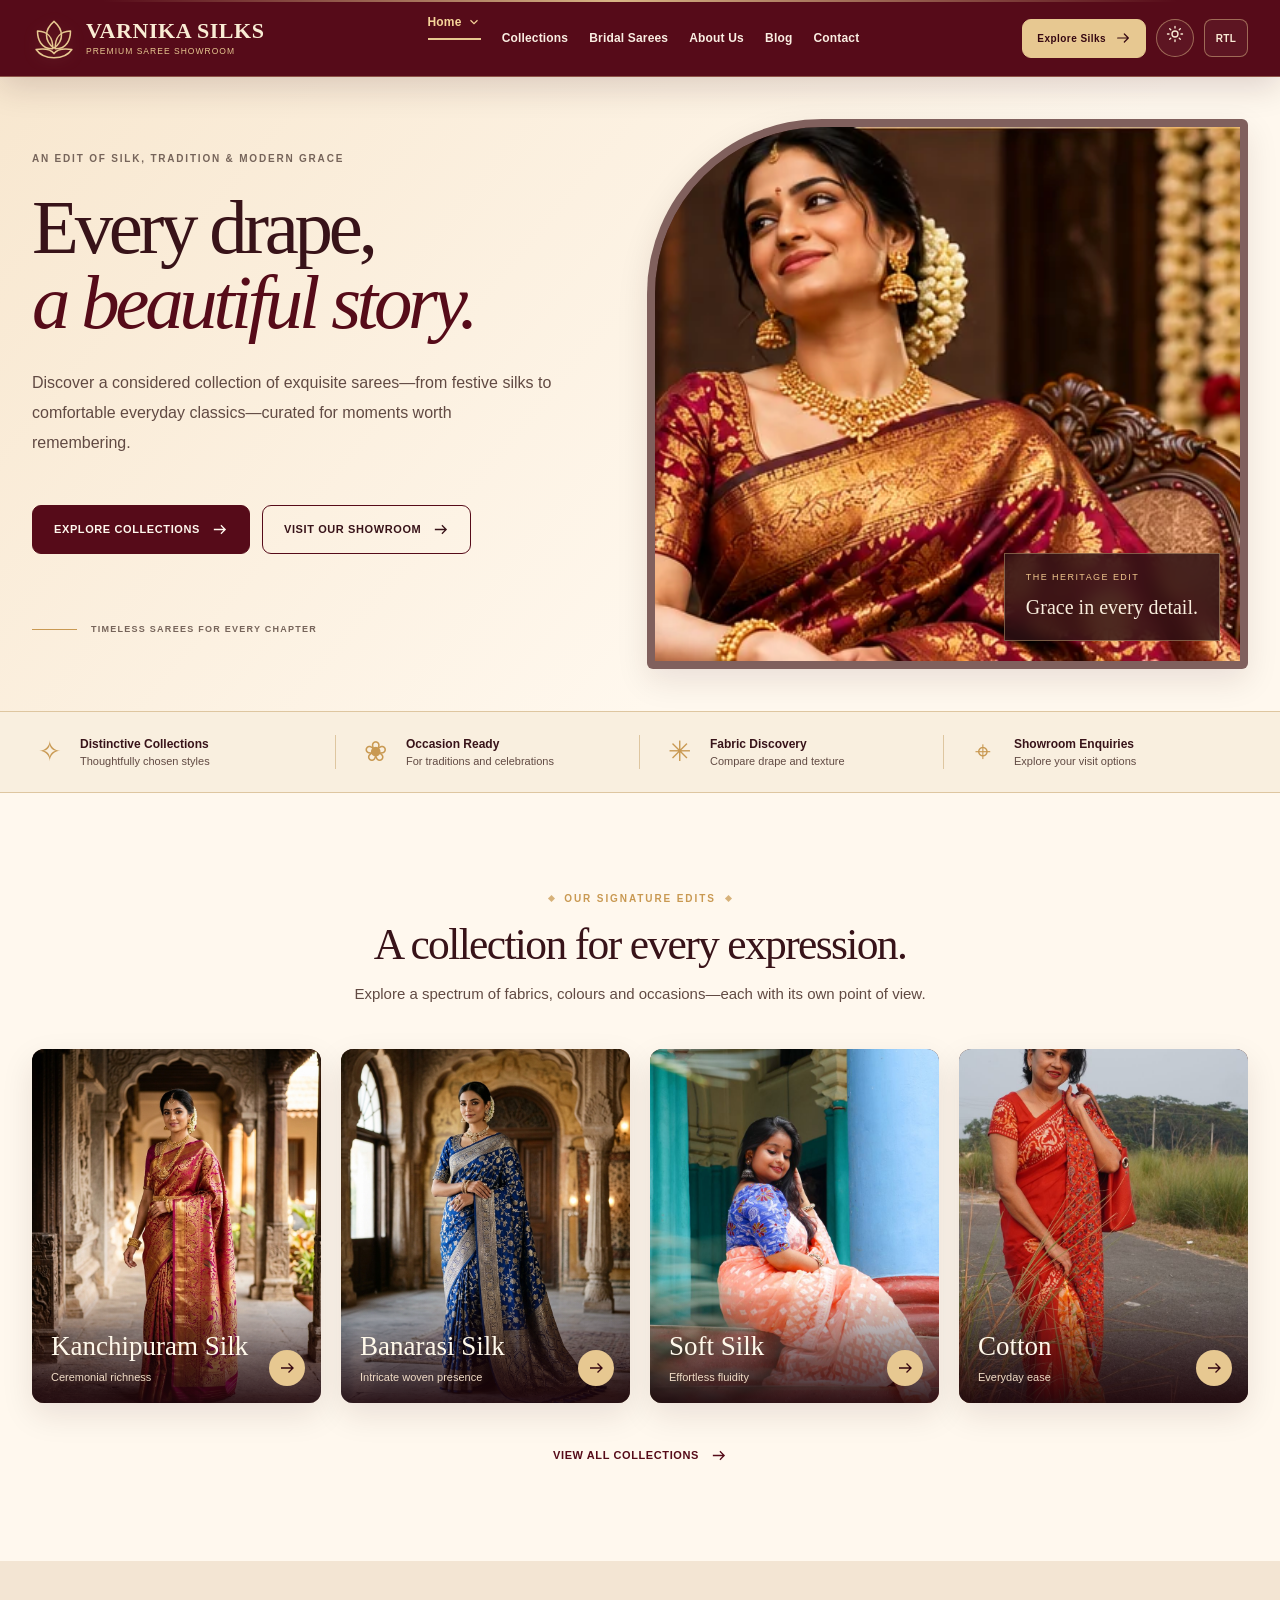
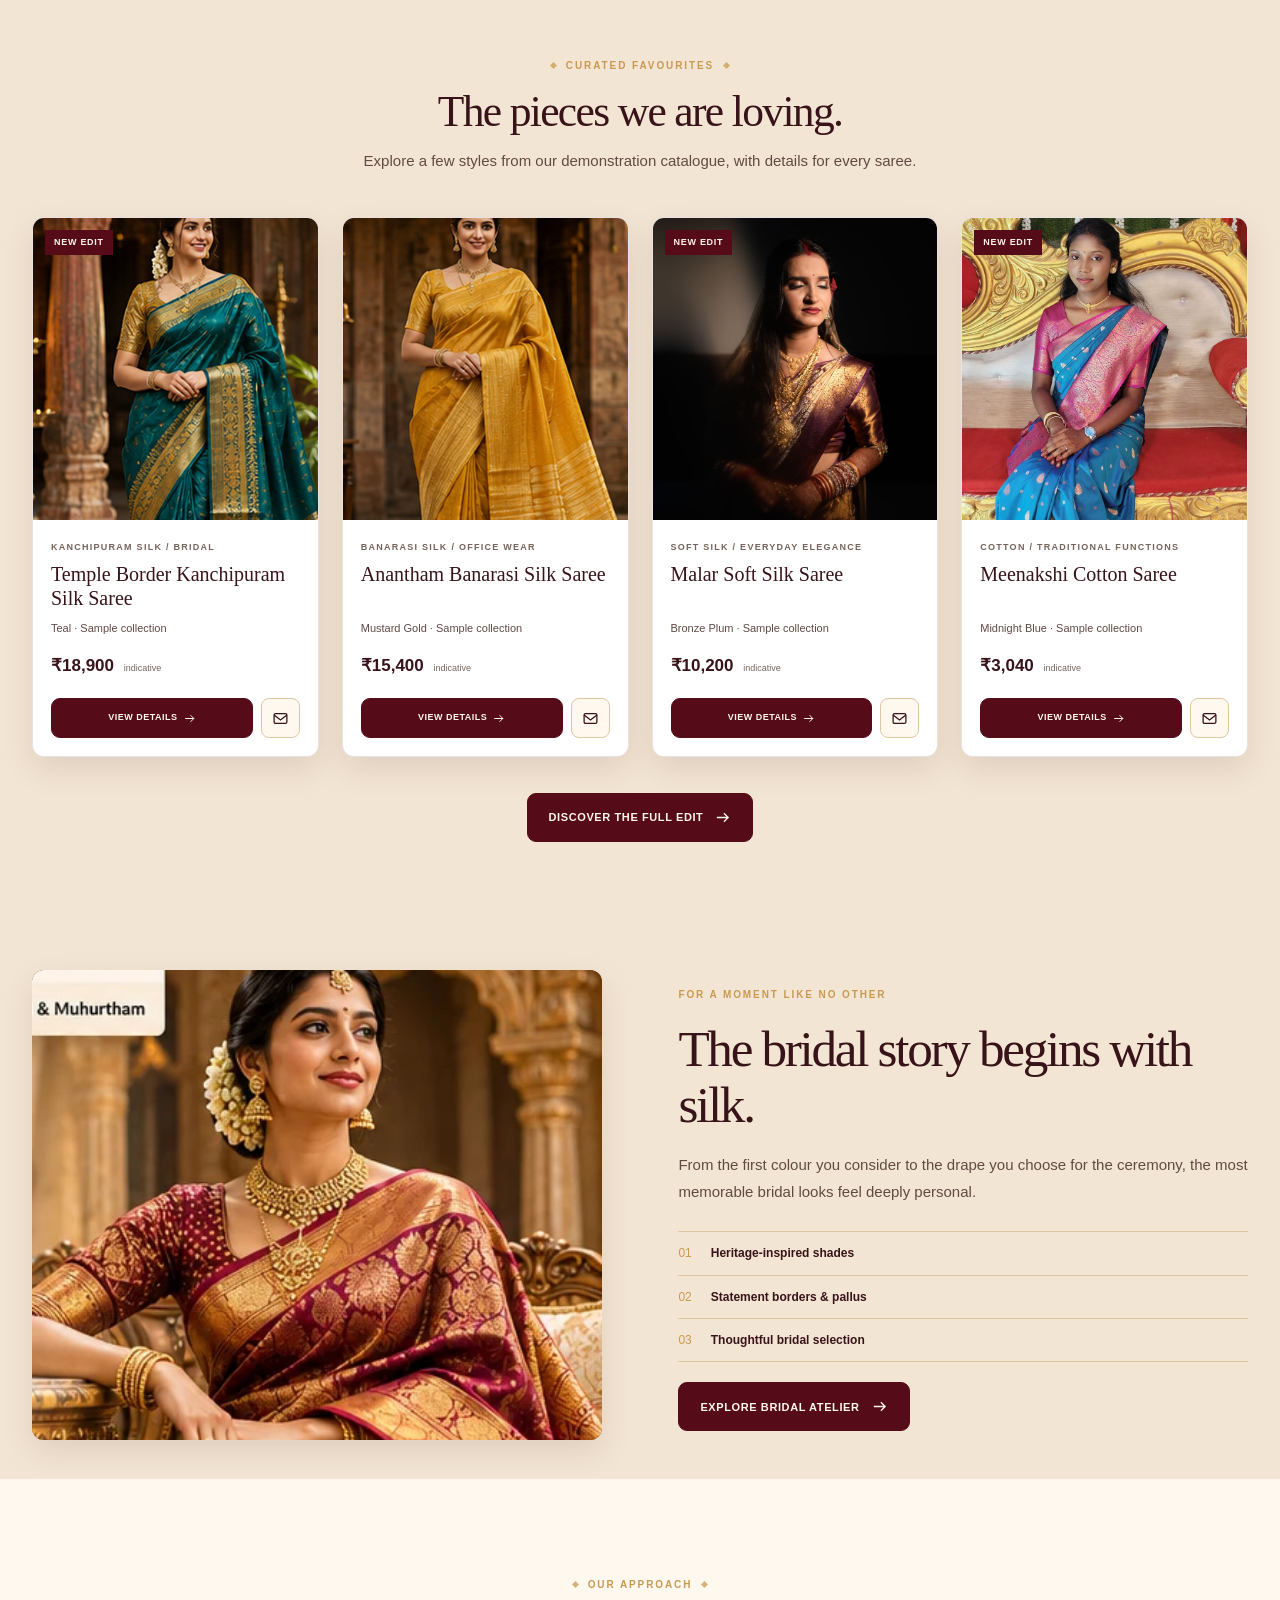
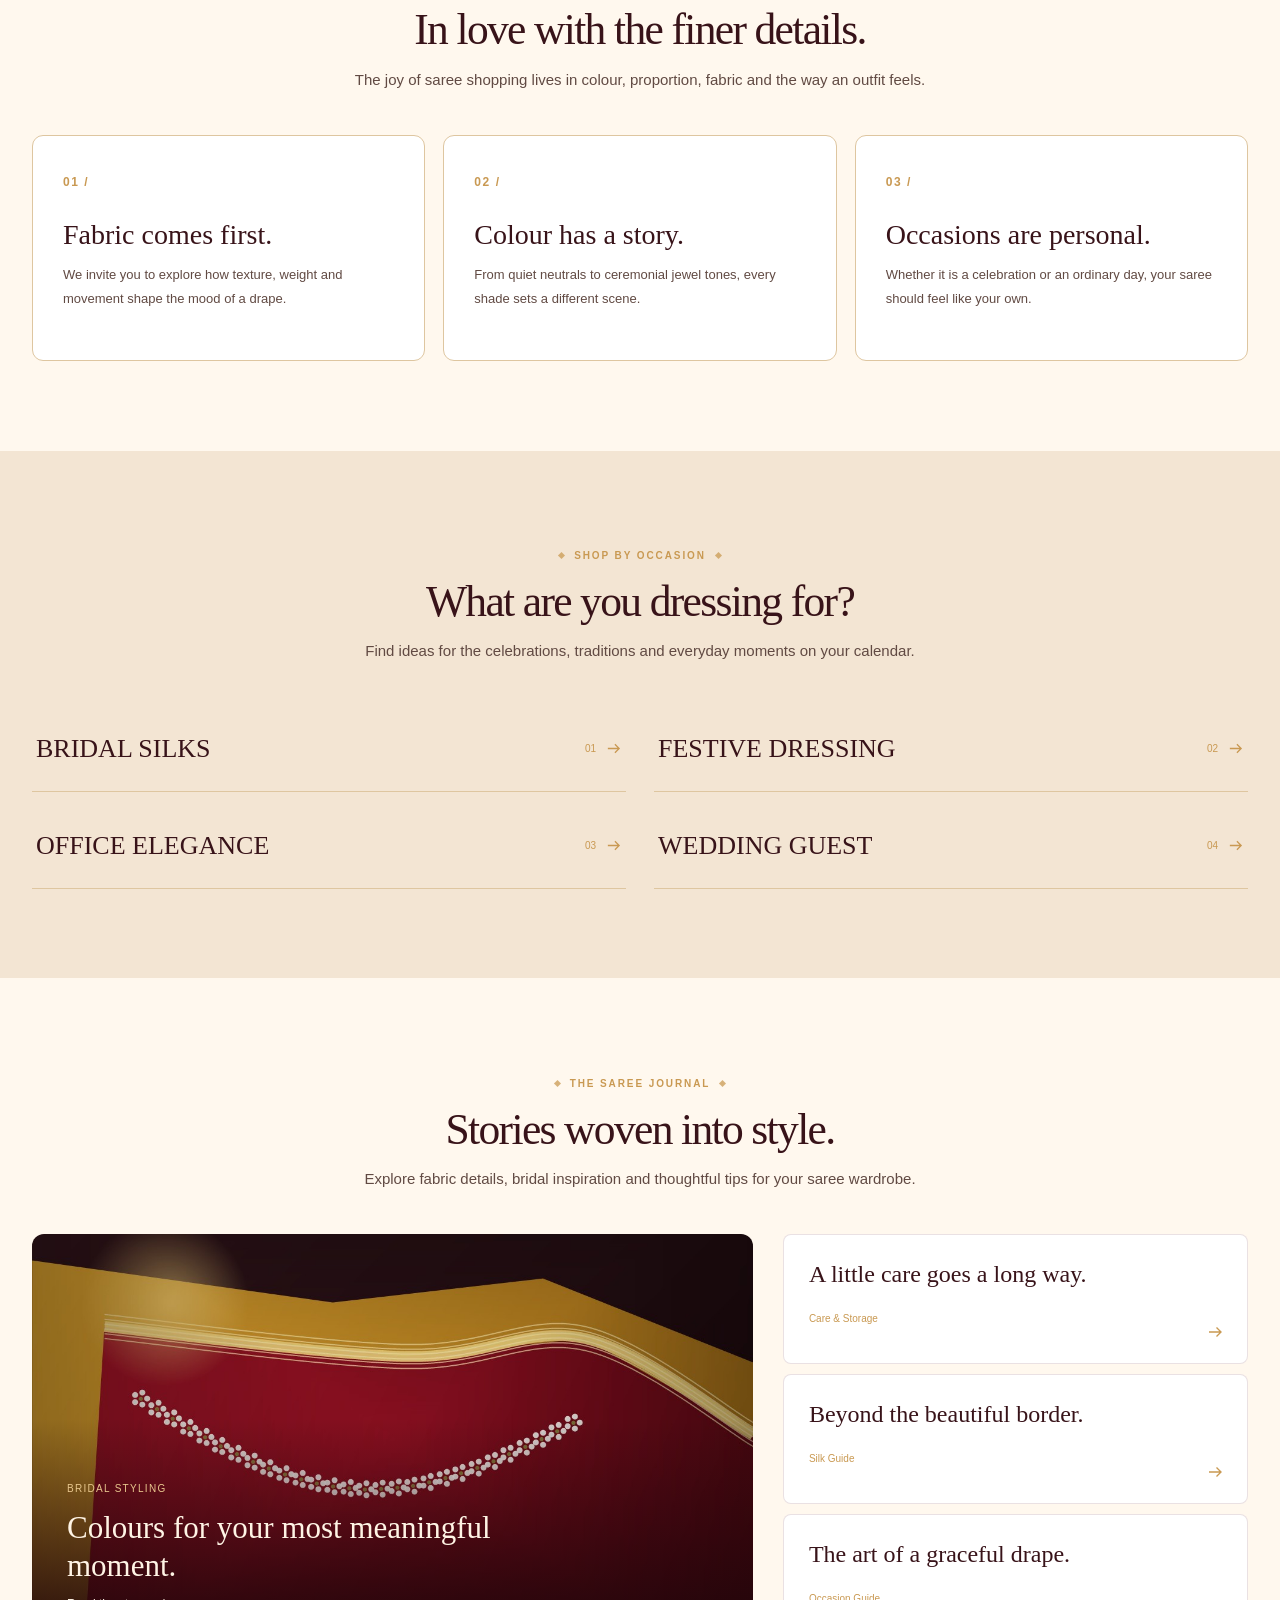
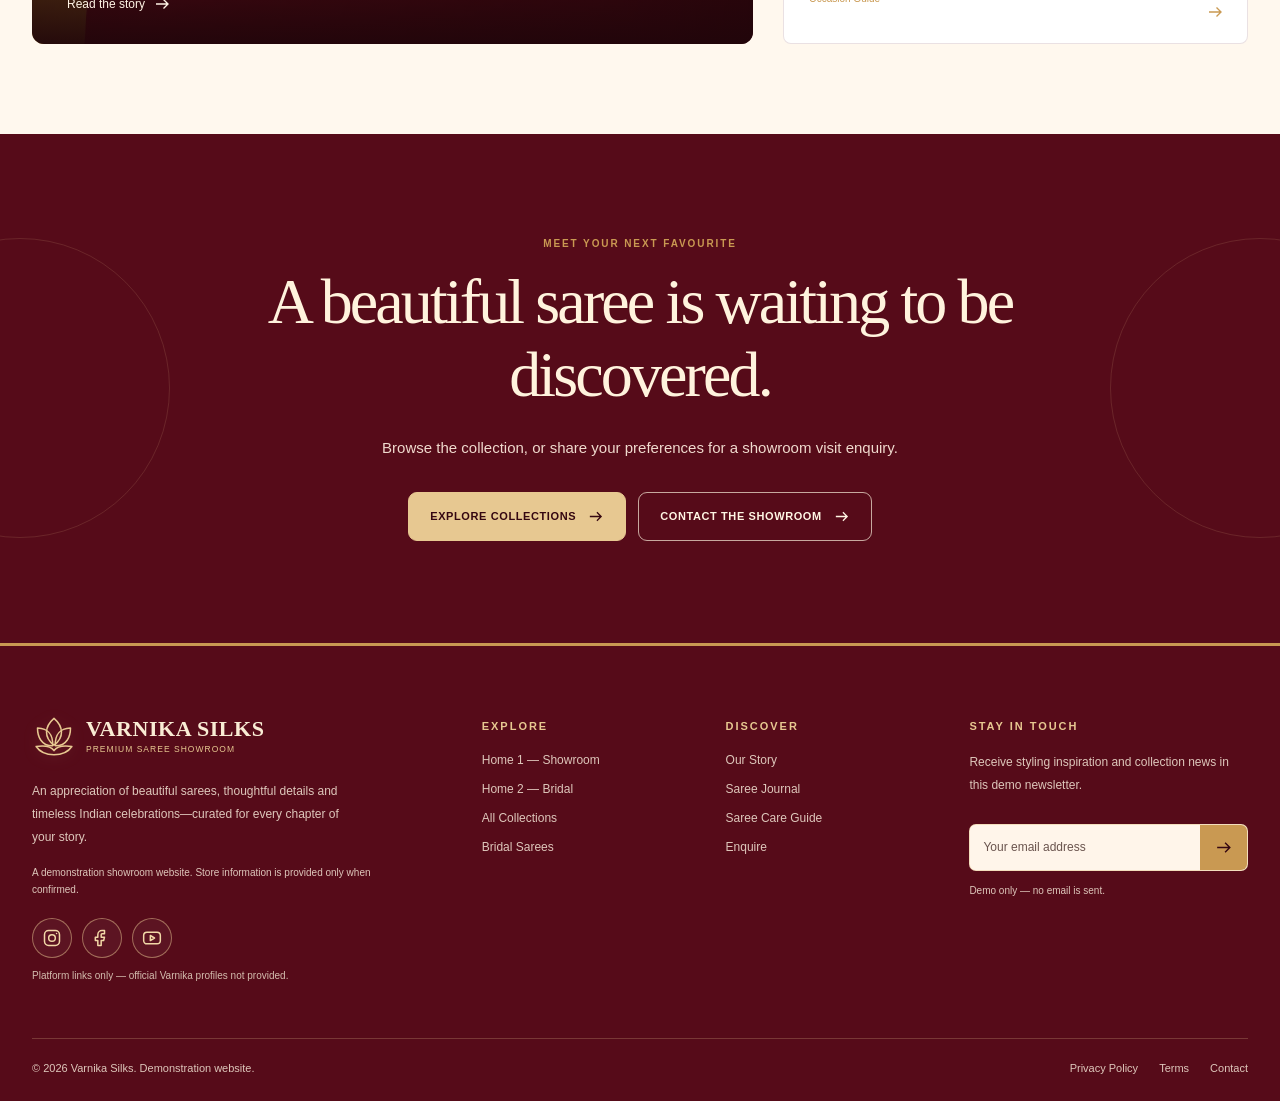
==== commit 833e381c: "Add files via upload" ====
--- a/Varnika_Silks/index.html
+++ b/Varnika_Silks/index.html
@@ -1,19 +1,20 @@
-<!doctype html><html lang="en" dir="ltr" data-theme="light"><head><meta charset="utf-8"><meta name="viewport" content="width=device-width,initial-scale=1"><title>Heritage Saree Showroom | Varnika Silks</title><meta name="description" content="Explore Varnika Silks, a premium demonstration saree showroom showcasing silk, cotton, occasionwear and traditional styling."><meta name="theme-color" content="#560B19"><meta property="og:type" content="website"><meta property="og:site_name" content="Varnika Silks"><meta property="og:title" content="Heritage Saree Showroom"><meta property="og:description" content="Explore Varnika Silks, a premium demonstration saree showroom showcasing silk, cotton, occasionwear and traditional styling."><link rel="icon" href="assets/icons/favicon.svg" type="image/svg+xml"><link rel="stylesheet" href="assets/css/style.css"><script>(function(){try{var t=localStorage.getItem('varnika_theme'),d=localStorage.getItem('varnika_dir');document.documentElement.setAttribute('data-theme',t==='dark'?'dark':'light');document.documentElement.setAttribute('dir',d==='rtl'?'rtl':'ltr');}catch(e){}})();</script><script defer src="assets/js/data.js"></script><script defer src="assets/js/app.js"></script></head><body data-page="home"><a class="skip-link" href="#main-content">Skip to content</a>
+<!DOCTYPE html>
+<html data-theme="light" dir="ltr" lang="en"><head><meta charset="utf-8"/><meta content="width=device-width,initial-scale=1" name="viewport"/><title>Heritage Saree Showroom | Varnika Silks</title><meta content="Explore Varnika Silks, a premium demonstration saree showroom showcasing silk, cotton, occasionwear and traditional styling." name="description"/><meta content="#560B19" name="theme-color"/><meta content="website" property="og:type"/><meta content="Varnika Silks" property="og:site_name"/><meta content="Heritage Saree Showroom" property="og:title"/><meta content="Explore Varnika Silks, a premium demonstration saree showroom showcasing silk, cotton, occasionwear and traditional styling." property="og:description"/><link href="assets/icons/favicon.svg" rel="icon" type="image/svg+xml"/><link href="assets/css/style.css" rel="stylesheet"/><script>(function(){try{var t=localStorage.getItem('varnika_theme'),d=localStorage.getItem('varnika_dir');document.documentElement.setAttribute('data-theme',t==='dark'?'dark':'light');document.documentElement.setAttribute('dir',d==='rtl'?'rtl':'ltr');}catch(e){}})();</script><script defer="" src="assets/js/data.js"></script><script defer="" src="assets/js/app.js"></script></head><body data-page="home"><a class="skip-link" href="#main-content">Skip to content</a>
 <header class="site-header" id="site-header"><div class="container header-inner">
-<a class="brand" href="index.html" aria-label="Varnika Silks home"><svg class="brand-lotus" viewBox="0 0 64 60" aria-hidden="true" fill="none" stroke="currentColor" stroke-width="2.2" stroke-linejoin="round"><path d="M32 44C17 33 18 17 32 5c14 12 15 28 0 39Z"/><path d="M30 45C13 45 8 31 8 19c15 1 23 8 22 26Zm4 0c17 0 22-14 22-26-15 1-23 8-22 26Z"/><path d="M6 46c15-2 22 0 26 6 4-6 11-8 26-6-6 9-15 12-26 12C21 58 12 55 6 46Z"/></svg><span class="brand-words"><b>VARNIKA SILKS</b><small>Premium Saree Showroom</small></span></a>
-<nav class="desktop-nav" aria-label="Primary navigation"><details class="home-dropdown"><summary class="active">Home <svg class="chevron" viewBox="0 0 24 24" aria-hidden="true" fill="none" stroke="currentColor" stroke-width="2"><path d="m6 9 6 6 6-6"/></svg></summary><div class="nav-menu-panel"><a href="index.html" aria-current="page">Heritage Saree Showroom</a><a href="home2.html" >Bridal & Muhurtham Silks</a></div></details>
-<a href="collections.html" class="" >Collections</a>
-<a href="bridal-sarees.html" class="" >Bridal Sarees</a>
-<a href="about.html" class="" >About Us</a>
-<a href="blog.html" class="" >Blog</a>
-<a href="contact.html" class="" >Contact</a>
-</nav><div class="header-actions"><a class="nav-feature-cta" href="collections.html" aria-label="Explore Varnika Silks saree collections">Explore Silks <svg viewBox="0 0 24 24" aria-hidden="true" fill="none" stroke="currentColor" stroke-width="1.8" stroke-linecap="round" stroke-linejoin="round"><path d="M4 12h16m-6-6 6 6-6 6"/></svg></a><button type="button" class="header-icon theme-toggle" data-theme-toggle aria-label="Switch to dark mode" title="Toggle light/dark mode"><span class="sun-icon"><svg viewBox="0 0 24 24" aria-hidden="true" fill="none" stroke="currentColor" stroke-width="1.8" stroke-linecap="round"><circle cx="12" cy="12" r="4"/><path d="M12 2v2m0 16v2M4.93 4.93l1.4 1.4m11.34 11.34 1.4 1.4M2 12h2m16 0h2M4.93 19.07l1.4-1.4M17.67 6.33l1.4-1.4"/></svg></span><span class="moon-icon"><svg viewBox="0 0 24 24" aria-hidden="true" fill="none" stroke="currentColor" stroke-width="1.8"><path d="M20.5 14.5A8.5 8.5 0 0 1 9.5 3.5a8.5 8.5 0 1 0 11 11Z"/></svg></span></button><button type="button" class="header-icon direction-toggle" data-direction-toggle aria-label="Switch text direction">RTL</button><button type="button" class="header-icon menu-toggle" id="menu-toggle" aria-label="Open navigation" aria-expanded="false" aria-controls="mobile-nav"><svg class="menu-icon-bars" viewBox="0 0 24 24" aria-hidden="true" fill="none" stroke="currentColor" stroke-width="2" stroke-linecap="round"><path d="M4 7h16M4 12h16M4 17h16"/></svg><svg class="menu-icon-close" viewBox="0 0 24 24" aria-hidden="true" fill="none" stroke="currentColor" stroke-width="2" stroke-linecap="round"><path d="M5 5l14 14M19 5L5 19"/></svg></button></div>
-</div><nav class="mobile-nav" id="mobile-nav" aria-label="Mobile navigation" hidden><div class="container mobile-nav-inner"><span class="mobile-nav-label">DISCOVER VARNIKA</span><a href="index.html" class="is-current" aria-current="page">Home 1 — Heritage Showroom</a><a href="home2.html">Home 2 — Bridal & Muhurtham</a><a href="collections.html">Collections</a><a href="bridal-sarees.html">Bridal Sarees</a><a href="about.html">About Us</a><a href="blog.html">Blog</a><a href="contact.html">Contact</a><a class="mobile-feature-cta" href="collections.html">Explore the Collections <svg viewBox="0 0 24 24" aria-hidden="true" fill="none" stroke="currentColor" stroke-width="1.8" stroke-linecap="round" stroke-linejoin="round"><path d="M4 12h16m-6-6 6 6-6 6"/></svg></a><div class="mobile-controls"><button type="button" data-theme-toggle class="btn btn-outline btn-sm"><svg viewBox="0 0 24 24" aria-hidden="true" fill="none" stroke="currentColor" stroke-width="1.8" stroke-linecap="round"><circle cx="12" cy="12" r="4"/><path d="M12 2v2m0 16v2M4.93 4.93l1.4 1.4m11.34 11.34 1.4 1.4M2 12h2m16 0h2M4.93 19.07l1.4-1.4M17.67 6.33l1.4-1.4"/></svg> <span data-theme-label>Switch theme</span></button><button type="button" data-direction-toggle class="btn btn-outline btn-sm"><svg viewBox="0 0 24 24" aria-hidden="true" fill="none" stroke="currentColor" stroke-width="1.8" stroke-linecap="round" stroke-linejoin="round"><path d="m8 8-4 4 4 4m-4-4h16m-4-4 4 4-4 4"/></svg><span data-dir-label>Switch to RTL</span></button></div></div></nav></header><main id="main-content"><section class="hero hero-home"><div class="container hero-grid"><div class="hero-copy"><div class="eyebrow hero-eyebrow">AN EDIT OF SILK, TRADITION & MODERN GRACE</div><h1>Every drape,<br><em>a beautiful story.</em></h1><p>Discover a considered collection of exquisite sarees—from festive silks to comfortable everyday classics—curated for moments worth remembering.</p><div class="hero-actions"><a class="btn btn-primary " href="collections.html">Explore Collections<svg viewBox="0 0 24 24" aria-hidden="true" fill="none" stroke="currentColor" stroke-width="1.8"><path d="M4 12h16m-6-6 6 6-6 6"/></svg></a><a class="btn btn-outline " href="contact.html?interest=Showroom%20Visit">Visit Our Showroom<svg viewBox="0 0 24 24" aria-hidden="true" fill="none" stroke="currentColor" stroke-width="1.8"><path d="M4 12h16m-6-6 6 6-6 6"/></svg></a></div><div class="hero-footnote"><span class="ornament-line"></span>TIMELESS SAREES FOR EVERY CHAPTER</div></div><div class="hero-visual"><img class="hero-photo" src="assets/images/hero-general.webp" alt="Woman in an ornate burgundy silk saree in a traditional interior" loading="eager" decoding="async"><div class="hero-picture-caption"><small>THE HERITAGE EDIT</small><strong>Grace in every detail.</strong></div></div></div></section>
+<a aria-label="Varnika Silks home" class="brand" href="index.html"><svg aria-hidden="true" class="brand-lotus" fill="none" stroke="currentColor" stroke-linejoin="round" stroke-width="2.2" viewbox="0 0 64 60"><path d="M32 44C17 33 18 17 32 5c14 12 15 28 0 39Z"></path><path d="M30 45C13 45 8 31 8 19c15 1 23 8 22 26Zm4 0c17 0 22-14 22-26-15 1-23 8-22 26Z"></path><path d="M6 46c15-2 22 0 26 6 4-6 11-8 26-6-6 9-15 12-26 12C21 58 12 55 6 46Z"></path></svg><span class="brand-words"><b>VARNIKA SILKS</b><small>Premium Saree Showroom</small></span></a>
+<nav aria-label="Primary navigation" class="desktop-nav"><details class="home-dropdown"><summary class="active">Home <svg aria-hidden="true" class="chevron" fill="none" stroke="currentColor" stroke-width="2" viewbox="0 0 24 24"><path d="m6 9 6 6 6-6"></path></svg></summary><div class="nav-menu-panel"><a aria-current="page" href="index.html">Heritage Saree Showroom</a><a href="home2.html">Bridal &amp; Muhurtham Silks</a></div></details>
+<a class="" href="collections.html">Collections</a>
+<a class="" href="bridal-sarees.html">Bridal Sarees</a>
+<a class="" href="about.html">About Us</a>
+<a class="" href="blog.html">Blog</a>
+<a class="" href="contact.html">Contact</a>
+</nav><div class="header-actions"><a aria-label="Explore Varnika Silks saree collections" class="nav-feature-cta" href="collections.html">Explore Silks <svg aria-hidden="true" fill="none" stroke="currentColor" stroke-linecap="round" stroke-linejoin="round" stroke-width="1.8" viewbox="0 0 24 24"><path d="M4 12h16m-6-6 6 6-6 6"></path></svg></a><button aria-label="Switch to dark mode" class="header-icon theme-toggle" data-theme-toggle="" title="Toggle light/dark mode" type="button"><span class="sun-icon"><svg aria-hidden="true" fill="none" stroke="currentColor" stroke-linecap="round" stroke-width="1.8" viewbox="0 0 24 24"><circle cx="12" cy="12" r="4"></circle><path d="M12 2v2m0 16v2M4.93 4.93l1.4 1.4m11.34 11.34 1.4 1.4M2 12h2m16 0h2M4.93 19.07l1.4-1.4M17.67 6.33l1.4-1.4"></path></svg></span><span class="moon-icon"><svg aria-hidden="true" fill="none" stroke="currentColor" stroke-width="1.8" viewbox="0 0 24 24"><path d="M20.5 14.5A8.5 8.5 0 0 1 9.5 3.5a8.5 8.5 0 1 0 11 11Z"></path></svg></span></button><button aria-label="Switch text direction" class="header-icon direction-toggle" data-direction-toggle="" type="button">RTL</button><button aria-controls="mobile-nav" aria-expanded="false" aria-label="Open navigation" class="header-icon menu-toggle" id="menu-toggle" type="button"><svg aria-hidden="true" class="menu-icon-bars" fill="none" stroke="currentColor" stroke-linecap="round" stroke-width="2" viewbox="0 0 24 24"><path d="M4 7h16M4 12h16M4 17h16"></path></svg><svg aria-hidden="true" class="menu-icon-close" fill="none" stroke="currentColor" stroke-linecap="round" stroke-width="2" viewbox="0 0 24 24"><path d="M5 5l14 14M19 5L5 19"></path></svg></button></div>
+</div><nav aria-label="Mobile navigation" class="mobile-nav" hidden="" id="mobile-nav"><div class="container mobile-nav-inner"><span class="mobile-nav-label">DISCOVER VARNIKA</span><a aria-current="page" class="is-current" href="index.html">Home 1 — Heritage Showroom</a><a href="home2.html">Home 2 — Bridal &amp; Muhurtham</a><a href="collections.html">Collections</a><a href="bridal-sarees.html">Bridal Sarees</a><a href="about.html">About Us</a><a href="blog.html">Blog</a><a href="contact.html">Contact</a><a class="mobile-feature-cta" href="collections.html">Explore the Collections <svg aria-hidden="true" fill="none" stroke="currentColor" stroke-linecap="round" stroke-linejoin="round" stroke-width="1.8" viewbox="0 0 24 24"><path d="M4 12h16m-6-6 6 6-6 6"></path></svg></a><div class="mobile-controls"><button class="btn btn-outline btn-sm" data-theme-toggle="" type="button"><svg aria-hidden="true" fill="none" stroke="currentColor" stroke-linecap="round" stroke-width="1.8" viewbox="0 0 24 24"><circle cx="12" cy="12" r="4"></circle><path d="M12 2v2m0 16v2M4.93 4.93l1.4 1.4m11.34 11.34 1.4 1.4M2 12h2m16 0h2M4.93 19.07l1.4-1.4M17.67 6.33l1.4-1.4"></path></svg> <span data-theme-label="">Switch theme</span></button><button class="btn btn-outline btn-sm" data-direction-toggle="" type="button"><svg aria-hidden="true" fill="none" stroke="currentColor" stroke-linecap="round" stroke-linejoin="round" stroke-width="1.8" viewbox="0 0 24 24"><path d="m8 8-4 4 4 4m-4-4h16m-4-4 4 4-4 4"></path></svg><span data-dir-label="">Switch to RTL</span></button></div></div></nav></header><main id="main-content"><section class="hero hero-home"><div class="container hero-grid"><div class="hero-copy"><div class="eyebrow hero-eyebrow">AN EDIT OF SILK, TRADITION &amp; MODERN GRACE</div><h1>Every drape,<br/><em>a beautiful story.</em></h1><p>Discover a considered collection of exquisite sarees—from festive silks to comfortable everyday classics—curated for moments worth remembering.</p><div class="hero-actions"><a class="btn btn-primary" href="collections.html">Explore Collections<svg aria-hidden="true" fill="none" stroke="currentColor" stroke-width="1.8" viewbox="0 0 24 24"><path d="M4 12h16m-6-6 6 6-6 6"></path></svg></a><a class="btn btn-outline" href="contact.html?interest=Showroom%20Visit">Visit Our Showroom<svg aria-hidden="true" fill="none" stroke="currentColor" stroke-width="1.8" viewbox="0 0 24 24"><path d="M4 12h16m-6-6 6 6-6 6"></path></svg></a></div><div class="hero-footnote"><span class="ornament-line"></span>TIMELESS SAREES FOR EVERY CHAPTER</div></div><div class="hero-visual"><img alt="Woman in an ornate burgundy silk saree in a traditional interior" class="hero-photo" decoding="async" loading="eager" src="assets/images/hero-general.webp"/><div class="hero-picture-caption"><small>THE HERITAGE EDIT</small><strong>Grace in every detail.</strong></div></div></div></section>
 <section class="feature-band"><div class="container feature-row"><div class="feature"><span class="feature-glyph">✧</span><div><strong>Distinctive Collections</strong><small>Thoughtfully chosen styles</small></div></div><div class="feature"><span class="feature-glyph">❀</span><div><strong>Occasion Ready</strong><small>For traditions and celebrations</small></div></div><div class="feature"><span class="feature-glyph">✳</span><div><strong>Fabric Discovery</strong><small>Compare drape and texture</small></div></div><div class="feature"><span class="feature-glyph">⌖</span><div><strong>Showroom Enquiries</strong><small>Explore your visit options</small></div></div></div></section>
-<section class="section" id="signature-collections"><div class="container"><div class="section-heading "><span class="eyebrow"><span class="tiny-diamond"></span>OUR SIGNATURE EDITS<span class="tiny-diamond"></span></span><h2>A collection for every expression.</h2><p>Explore a spectrum of fabrics, colours and occasions—each with its own point of view.</p></div><div class="collection-grid"><a class="category-card image-card" href="collections.html?fabric=Kanchipuram%20Silk"><img class="" src="assets/images/category-kanchipuram.jpg" alt="Graceful South Indian woman in royal crimson Kanchipuram silk saree with ornate gold zari temple border" loading="eager" decoding="async"><span class="category-overlay"><b>Kanchipuram Silk</b><small>Ceremonial richness</small><span class="arrow-circle"><svg viewBox="0 0 24 24" aria-hidden="true" fill="none" stroke="currentColor" stroke-width="1.8"><path d="M4 12h16m-6-6 6 6-6 6"/></svg></span></span></a><a class="category-card image-card" href="collections.html?fabric=Banarasi%20Silk"><img class="" src="assets/images/category-banarasi.jpg" alt="Poised woman in royal sapphire blue Banarasi silk saree with gold floral brocade" loading="eager" decoding="async"><span class="category-overlay"><b>Banarasi Silk</b><small>Intricate woven presence</small><span class="arrow-circle"><svg viewBox="0 0 24 24" aria-hidden="true" fill="none" stroke="currentColor" stroke-width="1.8"><path d="M4 12h16m-6-6 6 6-6 6"/></svg></span></span></a><a class="category-card image-card" href="collections.html?fabric=Soft%20Silk"><img class="" src="assets/images/category-softsilk.jpg" alt="Ethereal blush pink and rose gold soft silk saree with fluid drape and gold zari border" loading="eager" decoding="async"><span class="category-overlay"><b>Soft Silk</b><small>Effortless fluidity</small><span class="arrow-circle"><svg viewBox="0 0 24 24" aria-hidden="true" fill="none" stroke="currentColor" stroke-width="1.8"><path d="M4 12h16m-6-6 6 6-6 6"/></svg></span></span></a><a class="category-card image-card" href="collections.html?fabric=Cotton"><img class="" src="assets/images/category-cotton.jpg" alt="Artisanal mustard yellow and madder red handloom cotton saree with temple border" loading="eager" decoding="async"><span class="category-overlay"><b>Cotton</b><small>Everyday ease</small><span class="arrow-circle"><svg viewBox="0 0 24 24" aria-hidden="true" fill="none" stroke="currentColor" stroke-width="1.8"><path d="M4 12h16m-6-6 6 6-6 6"/></svg></span></span></a></div><div class="section-tail"><a class="btn btn-text " href="collections.html">View All Collections<svg viewBox="0 0 24 24" aria-hidden="true" fill="none" stroke="currentColor" stroke-width="1.8"><path d="M4 12h16m-6-6 6 6-6 6"/></svg></a></div></div></section>
-<section class="section section-soft" id="featured-sarees"><div class="container"><div class="section-heading "><span class="eyebrow"><span class="tiny-diamond"></span>CURATED FAVOURITES<span class="tiny-diamond"></span></span><h2>The pieces we are loving.</h2><p>Explore a few styles from our demonstration catalogue, with details for every saree.</p></div><div id="featured-products" class="product-grid product-grid-four" aria-live="polite"></div><div class="section-tail"><a class="btn btn-primary " href="collections.html">Discover the Full Edit<svg viewBox="0 0 24 24" aria-hidden="true" fill="none" stroke="currentColor" stroke-width="1.8"><path d="M4 12h16m-6-6 6 6-6 6"/></svg></a></div></div></section>
-<section class="editorial-section"><div class="container editorial-grid"><div class="editorial-frame"><img class="" src="assets/images/bride-preview.webp" alt="Traditional bride wearing rich maroon and gold wedding silk" loading="eager" decoding="async"></div><div class="editorial-copy"><span class="eyebrow">FOR A MOMENT LIKE NO OTHER</span><h2>The bridal story begins with silk.</h2><p>From the first colour you consider to the drape you choose for the ceremony, the most memorable bridal looks feel deeply personal.</p><div class="editorial-points"><span>01 <b>Heritage-inspired shades</b></span><span>02 <b>Statement borders & pallus</b></span><span>03 <b>Thoughtful bridal selection</b></span></div><a class="btn btn-primary " href="home2.html">Explore Bridal Atelier<svg viewBox="0 0 24 24" aria-hidden="true" fill="none" stroke="currentColor" stroke-width="1.8"><path d="M4 12h16m-6-6 6 6-6 6"/></svg></a></div></div></section>
-<section class="section"><div class="container"><div class="section-heading "><span class="eyebrow"><span class="tiny-diamond"></span>OUR APPROACH<span class="tiny-diamond"></span></span><h2>In love with the finer details.</h2><p>The joy of saree shopping lives in colour, proportion, fabric and the way an outfit feels.</p></div><div class="value-grid"><article class="value-card"><div class="value-number">01 /</div><h3>Fabric comes first.</h3><p>We invite you to explore how texture, weight and movement shape the mood of a drape.</p></article><article class="value-card"><div class="value-number">02 /</div><h3>Colour has a story.</h3><p>From quiet neutrals to ceremonial jewel tones, every shade sets a different scene.</p></article><article class="value-card"><div class="value-number">03 /</div><h3>Occasions are personal.</h3><p>Whether it is a celebration or an ordinary day, your saree should feel like your own.</p></article></div></div></section>
-<section class="section section-soft"><div class="container"><div class="section-heading "><span class="eyebrow"><span class="tiny-diamond"></span>SHOP BY OCCASION<span class="tiny-diamond"></span></span><h2>What are you dressing for?</h2><p>Find ideas for the celebrations, traditions and everyday moments on your calendar.</p></div><div class="occasion-links"><a href="collections.html?occasion=Bridal">BRIDAL SILKS <span>01 <svg viewBox="0 0 24 24" aria-hidden="true" fill="none" stroke="currentColor" stroke-width="1.8"><path d="M4 12h16m-6-6 6 6-6 6"/></svg></span></a><a href="collections.html?occasion=Festive">FESTIVE DRESSING <span>02 <svg viewBox="0 0 24 24" aria-hidden="true" fill="none" stroke="currentColor" stroke-width="1.8"><path d="M4 12h16m-6-6 6 6-6 6"/></svg></span></a><a href="collections.html?occasion=Office%20Wear">OFFICE ELEGANCE <span>03 <svg viewBox="0 0 24 24" aria-hidden="true" fill="none" stroke="currentColor" stroke-width="1.8"><path d="M4 12h16m-6-6 6 6-6 6"/></svg></span></a><a href="collections.html?occasion=Wedding%20Guest">WEDDING GUEST <span>04 <svg viewBox="0 0 24 24" aria-hidden="true" fill="none" stroke="currentColor" stroke-width="1.8"><path d="M4 12h16m-6-6 6 6-6 6"/></svg></span></a></div></div></section>
-<section class="section"><div class="container"><div class="section-heading "><span class="eyebrow"><span class="tiny-diamond"></span>THE SAREE JOURNAL<span class="tiny-diamond"></span></span><h2>Stories woven into style.</h2><p>Explore fabric details, bridal inspiration and thoughtful tips for your saree wardrobe.</p></div><div class="journal-preview"><a href="blog-details.html?article=bridal-colours" class="journal-feature"><img class="" src="assets/images/journal-home-spotlight.jpg" alt="Layered bridal silk drape with gold zari pallu and jasmine flower garland" loading="eager" decoding="async"><div><small>BRIDAL STYLING</small><h3>Colours for your most meaningful moment.</h3><span>Read the story <svg viewBox="0 0 24 24" aria-hidden="true" fill="none" stroke="currentColor" stroke-width="1.8"><path d="M4 12h16m-6-6 6 6-6 6"/></svg></span></div></a><div class="journal-sidebar"><a href="blog-details.html?article=silk-care"><b>A little care goes a long way.</b><small>Care & Storage</small><svg viewBox="0 0 24 24" aria-hidden="true" fill="none" stroke="currentColor" stroke-width="1.8"><path d="M4 12h16m-6-6 6 6-6 6"/></svg></a><a href="blog-details.html?article=zari-and-weaves"><b>Beyond the beautiful border.</b><small>Silk Guide</small><svg viewBox="0 0 24 24" aria-hidden="true" fill="none" stroke="currentColor" stroke-width="1.8"><path d="M4 12h16m-6-6 6 6-6 6"/></svg></a><a href="blog-details.html?article=wedding-draping"><b>The art of a graceful drape.</b><small>Occasion Guide</small><svg viewBox="0 0 24 24" aria-hidden="true" fill="none" stroke="currentColor" stroke-width="1.8"><path d="M4 12h16m-6-6 6 6-6 6"/></svg></a></div></div></div></section>
-<section class="final-cta"><div class="container cta-inner"><span class="eyebrow">MEET YOUR NEXT FAVOURITE</span><h2>A beautiful saree is waiting to be discovered.</h2><p>Browse the collection, or share your preferences for a showroom visit enquiry.</p><div class="hero-actions centered"><a class="btn btn-primary " href="collections.html">Explore Collections<svg viewBox="0 0 24 24" aria-hidden="true" fill="none" stroke="currentColor" stroke-width="1.8"><path d="M4 12h16m-6-6 6 6-6 6"/></svg></a><a class="btn btn-outline-light " href="contact.html">Contact the Showroom<svg viewBox="0 0 24 24" aria-hidden="true" fill="none" stroke="currentColor" stroke-width="1.8"><path d="M4 12h16m-6-6 6 6-6 6"/></svg></a></div></div></section></main><footer class="site-footer"><div class="container"><div class="footer-grid"><div class="footer-about"><a class="brand brand-footer" href="index.html" aria-label="Varnika Silks home"><svg class="brand-lotus" viewBox="0 0 64 60" aria-hidden="true" fill="none" stroke="currentColor" stroke-width="2.2" stroke-linejoin="round"><path d="M32 44C17 33 18 17 32 5c14 12 15 28 0 39Z"/><path d="M30 45C13 45 8 31 8 19c15 1 23 8 22 26Zm4 0c17 0 22-14 22-26-15 1-23 8-22 26Z"/><path d="M6 46c15-2 22 0 26 6 4-6 11-8 26-6-6 9-15 12-26 12C21 58 12 55 6 46Z"/></svg><span class="brand-words"><b>VARNIKA SILKS</b><small>Premium Saree Showroom</small></span></a><p>An appreciation of beautiful sarees, thoughtful details and timeless Indian celebrations—curated for every chapter of your story.</p><div class="footer-note">A demonstration showroom website. Store information is provided only when confirmed.</div></div><div class="footer-col"><h3>Explore</h3><a href="index.html">Home 1 — Showroom</a><a href="home2.html">Home 2 — Bridal</a><a href="collections.html">All Collections</a><a href="bridal-sarees.html">Bridal Sarees</a></div><div class="footer-col"><h3>Discover</h3><a href="about.html">Our Story</a><a href="blog.html">Saree Journal</a><a href="blog-details.html?article=silk-care">Saree Care Guide</a><a href="contact.html#contact-form">Enquire</a></div><div class="footer-col"><h3>Stay in Touch</h3><p>Receive styling inspiration and collection news in this demo newsletter.</p><form id="newsletter-form" class="newsletter-form" novalidate><label class="sr-only" for="newsletter-email">Email address</label><input id="newsletter-email" type="email" autocomplete="email" placeholder="Your email address" required><button type="submit" aria-label="Subscribe to demo newsletter"><svg viewBox="0 0 24 24" aria-hidden="true" fill="none" stroke="currentColor" stroke-width="1.8"><path d="M4 12h16m-6-6 6 6-6 6"/></svg></button></form><span class="footer-mini">Demo only — no email is sent.</span></div></div><div class="footer-bottom"><span>© <span id="copyright-year">2026</span> Varnika Silks. Demonstration website.</span><div><a href="privacy.html">Privacy Policy</a><a href="terms.html">Terms</a><a href="contact.html">Contact</a></div></div></div></footer><div class="toast" id="site-toast" role="status" aria-live="polite" aria-atomic="true"></div></body></html>+<section class="section" id="signature-collections"><div class="container"><div class="section-heading"><span class="eyebrow"><span class="tiny-diamond"></span>OUR SIGNATURE EDITS<span class="tiny-diamond"></span></span><h2>A collection for every expression.</h2><p>Explore a spectrum of fabrics, colours and occasions—each with its own point of view.</p></div><div class="collection-grid"><a class="category-card image-card" href="collections.html?fabric=Kanchipuram%20Silk"><img alt="Graceful South Indian woman in royal crimson Kanchipuram silk saree with ornate gold zari temple border" class="" decoding="async" loading="eager" src="assets/images/category-kanchipuram.jpg"/><span class="category-overlay"><b>Kanchipuram Silk</b><small>Ceremonial richness</small><span class="arrow-circle"><svg aria-hidden="true" fill="none" stroke="currentColor" stroke-width="1.8" viewbox="0 0 24 24"><path d="M4 12h16m-6-6 6 6-6 6"></path></svg></span></span></a><a class="category-card image-card" href="collections.html?fabric=Banarasi%20Silk"><img alt="Poised woman in royal sapphire blue Banarasi silk saree with gold floral brocade" class="" decoding="async" loading="eager" src="assets/images/category-banarasi.jpg"/><span class="category-overlay"><b>Banarasi Silk</b><small>Intricate woven presence</small><span class="arrow-circle"><svg aria-hidden="true" fill="none" stroke="currentColor" stroke-width="1.8" viewbox="0 0 24 24"><path d="M4 12h16m-6-6 6 6-6 6"></path></svg></span></span></a><a class="category-card image-card" href="collections.html?fabric=Soft%20Silk"><img alt="Ethereal blush pink and rose gold soft silk saree with fluid drape and gold zari border" class="" decoding="async" loading="eager" src="assets/images/category-softsilk.jpg"/><span class="category-overlay"><b>Soft Silk</b><small>Effortless fluidity</small><span class="arrow-circle"><svg aria-hidden="true" fill="none" stroke="currentColor" stroke-width="1.8" viewbox="0 0 24 24"><path d="M4 12h16m-6-6 6 6-6 6"></path></svg></span></span></a><a class="category-card image-card" href="collections.html?fabric=Cotton"><img alt="Artisanal mustard yellow and madder red handloom cotton saree with temple border" class="" decoding="async" loading="eager" src="assets/images/category-cotton.jpg"/><span class="category-overlay"><b>Cotton</b><small>Everyday ease</small><span class="arrow-circle"><svg aria-hidden="true" fill="none" stroke="currentColor" stroke-width="1.8" viewbox="0 0 24 24"><path d="M4 12h16m-6-6 6 6-6 6"></path></svg></span></span></a></div><div class="section-tail"><a class="btn btn-text" href="collections.html">View All Collections<svg aria-hidden="true" fill="none" stroke="currentColor" stroke-width="1.8" viewbox="0 0 24 24"><path d="M4 12h16m-6-6 6 6-6 6"></path></svg></a></div></div></section>
+<section class="section section-soft" id="featured-sarees"><div class="container"><div class="section-heading"><span class="eyebrow"><span class="tiny-diamond"></span>CURATED FAVOURITES<span class="tiny-diamond"></span></span><h2>The pieces we are loving.</h2><p>Explore a few styles from our demonstration catalogue, with details for every saree.</p></div><div aria-live="polite" class="product-grid product-grid-four" id="featured-products"></div><div class="section-tail"><a class="btn btn-primary" href="collections.html">Discover the Full Edit<svg aria-hidden="true" fill="none" stroke="currentColor" stroke-width="1.8" viewbox="0 0 24 24"><path d="M4 12h16m-6-6 6 6-6 6"></path></svg></a></div></div></section>
+<section class="editorial-section"><div class="container editorial-grid"><div class="editorial-frame"><img alt="Traditional bride wearing rich maroon and gold wedding silk" class="" decoding="async" loading="eager" src="assets/images/bride-preview.webp"/></div><div class="editorial-copy"><span class="eyebrow">FOR A MOMENT LIKE NO OTHER</span><h2>The bridal story begins with silk.</h2><p>From the first colour you consider to the drape you choose for the ceremony, the most memorable bridal looks feel deeply personal.</p><div class="editorial-points"><span>01 <b>Heritage-inspired shades</b></span><span>02 <b>Statement borders &amp; pallus</b></span><span>03 <b>Thoughtful bridal selection</b></span></div><a class="btn btn-primary" href="home2.html">Explore Bridal Atelier<svg aria-hidden="true" fill="none" stroke="currentColor" stroke-width="1.8" viewbox="0 0 24 24"><path d="M4 12h16m-6-6 6 6-6 6"></path></svg></a></div></div></section>
+<section class="section"><div class="container"><div class="section-heading"><span class="eyebrow"><span class="tiny-diamond"></span>OUR APPROACH<span class="tiny-diamond"></span></span><h2>In love with the finer details.</h2><p>The joy of saree shopping lives in colour, proportion, fabric and the way an outfit feels.</p></div><div class="value-grid"><article class="value-card"><div class="value-number">01 /</div><h3>Fabric comes first.</h3><p>We invite you to explore how texture, weight and movement shape the mood of a drape.</p></article><article class="value-card"><div class="value-number">02 /</div><h3>Colour has a story.</h3><p>From quiet neutrals to ceremonial jewel tones, every shade sets a different scene.</p></article><article class="value-card"><div class="value-number">03 /</div><h3>Occasions are personal.</h3><p>Whether it is a celebration or an ordinary day, your saree should feel like your own.</p></article></div></div></section>
+<section class="section section-soft"><div class="container"><div class="section-heading"><span class="eyebrow"><span class="tiny-diamond"></span>SHOP BY OCCASION<span class="tiny-diamond"></span></span><h2>What are you dressing for?</h2><p>Find ideas for the celebrations, traditions and everyday moments on your calendar.</p></div><div class="occasion-links"><a href="collections.html?occasion=Bridal">BRIDAL SILKS <span>01 <svg aria-hidden="true" fill="none" stroke="currentColor" stroke-width="1.8" viewbox="0 0 24 24"><path d="M4 12h16m-6-6 6 6-6 6"></path></svg></span></a><a href="collections.html?occasion=Festive">FESTIVE DRESSING <span>02 <svg aria-hidden="true" fill="none" stroke="currentColor" stroke-width="1.8" viewbox="0 0 24 24"><path d="M4 12h16m-6-6 6 6-6 6"></path></svg></span></a><a href="collections.html?occasion=Office%20Wear">OFFICE ELEGANCE <span>03 <svg aria-hidden="true" fill="none" stroke="currentColor" stroke-width="1.8" viewbox="0 0 24 24"><path d="M4 12h16m-6-6 6 6-6 6"></path></svg></span></a><a href="collections.html?occasion=Wedding%20Guest">WEDDING GUEST <span>04 <svg aria-hidden="true" fill="none" stroke="currentColor" stroke-width="1.8" viewbox="0 0 24 24"><path d="M4 12h16m-6-6 6 6-6 6"></path></svg></span></a></div></div></section>
+<section class="section"><div class="container"><div class="section-heading"><span class="eyebrow"><span class="tiny-diamond"></span>THE SAREE JOURNAL<span class="tiny-diamond"></span></span><h2>Stories woven into style.</h2><p>Explore fabric details, bridal inspiration and thoughtful tips for your saree wardrobe.</p></div><div class="journal-preview"><a class="journal-feature" href="blog-details.html?article=bridal-colours"><img alt="Layered bridal silk drape with gold zari pallu and jasmine flower garland" class="" decoding="async" loading="eager" src="assets/images/journal-home-spotlight.jpg"/><div><small>BRIDAL STYLING</small><h3>Colours for your most meaningful moment.</h3><span>Read the story <svg aria-hidden="true" fill="none" stroke="currentColor" stroke-width="1.8" viewbox="0 0 24 24"><path d="M4 12h16m-6-6 6 6-6 6"></path></svg></span></div></a><div class="journal-sidebar"><a href="blog-details.html?article=silk-care"><b>A little care goes a long way.</b><small>Care &amp; Storage</small><svg aria-hidden="true" fill="none" stroke="currentColor" stroke-width="1.8" viewbox="0 0 24 24"><path d="M4 12h16m-6-6 6 6-6 6"></path></svg></a><a href="blog-details.html?article=zari-and-weaves"><b>Beyond the beautiful border.</b><small>Silk Guide</small><svg aria-hidden="true" fill="none" stroke="currentColor" stroke-width="1.8" viewbox="0 0 24 24"><path d="M4 12h16m-6-6 6 6-6 6"></path></svg></a><a href="blog-details.html?article=wedding-draping"><b>The art of a graceful drape.</b><small>Occasion Guide</small><svg aria-hidden="true" fill="none" stroke="currentColor" stroke-width="1.8" viewbox="0 0 24 24"><path d="M4 12h16m-6-6 6 6-6 6"></path></svg></a></div></div></div></section>
+<section class="final-cta"><div class="container cta-inner"><span class="eyebrow">MEET YOUR NEXT FAVOURITE</span><h2>A beautiful saree is waiting to be discovered.</h2><p>Browse the collection, or share your preferences for a showroom visit enquiry.</p><div class="hero-actions centered"><a class="btn btn-primary" href="collections.html">Explore Collections<svg aria-hidden="true" fill="none" stroke="currentColor" stroke-width="1.8" viewbox="0 0 24 24"><path d="M4 12h16m-6-6 6 6-6 6"></path></svg></a><a class="btn btn-outline-light" href="contact.html">Contact the Showroom<svg aria-hidden="true" fill="none" stroke="currentColor" stroke-width="1.8" viewbox="0 0 24 24"><path d="M4 12h16m-6-6 6 6-6 6"></path></svg></a></div></div></section></main><footer class="site-footer"><div class="container"><div class="footer-grid"><div class="footer-about"><a aria-label="Varnika Silks home" class="brand brand-footer" href="index.html"><svg aria-hidden="true" class="brand-lotus" fill="none" stroke="currentColor" stroke-linejoin="round" stroke-width="2.2" viewbox="0 0 64 60"><path d="M32 44C17 33 18 17 32 5c14 12 15 28 0 39Z"></path><path d="M30 45C13 45 8 31 8 19c15 1 23 8 22 26Zm4 0c17 0 22-14 22-26-15 1-23 8-22 26Z"></path><path d="M6 46c15-2 22 0 26 6 4-6 11-8 26-6-6 9-15 12-26 12C21 58 12 55 6 46Z"></path></svg><span class="brand-words"><b>VARNIKA SILKS</b><small>Premium Saree Showroom</small></span></a><p>An appreciation of beautiful sarees, thoughtful details and timeless Indian celebrations—curated for every chapter of your story.</p><div class="footer-note">A demonstration showroom website. Store information is provided only when confirmed.</div><div aria-label="Social platform links" class="footer-social"><a aria-label="Instagram website" href="https://www.instagram.com/" rel="noopener noreferrer" target="_blank" title="Instagram"><svg aria-hidden="true" fill="none" stroke="currentColor" stroke-linecap="round" stroke-linejoin="round" stroke-width="1.8" viewbox="0 0 24 24"><rect height="18" rx="5" width="18" x="3" y="3"></rect><circle cx="12" cy="12" r="4"></circle><path d="M17.5 6.5h.01"></path></svg></a><a aria-label="Facebook website" href="https://www.facebook.com/" rel="noopener noreferrer" target="_blank" title="Facebook"><svg aria-hidden="true" fill="none" stroke="currentColor" stroke-linecap="round" stroke-linejoin="round" stroke-width="1.8" viewbox="0 0 24 24"><path d="M15 3h-3a5 5 0 0 0-5 5v3H4v4h3v6h4v-6h3l1-4h-4V8a1 1 0 0 1 1-1h3V3Z"></path></svg></a><a aria-label="YouTube website" href="https://www.youtube.com/" rel="noopener noreferrer" target="_blank" title="YouTube"><svg aria-hidden="true" fill="none" stroke="currentColor" stroke-linecap="round" stroke-linejoin="round" stroke-width="1.8" viewbox="0 0 24 24"><rect height="14" rx="4" width="20" x="2" y="5"></rect><path d="m10 9 5 3-5 3V9Z"></path></svg></a></div><span class="footer-social-caption">Platform links only — official Varnika profiles not provided.</span></div><div class="footer-col"><h3>Explore</h3><a href="index.html">Home 1 — Showroom</a><a href="home2.html">Home 2 — Bridal</a><a href="collections.html">All Collections</a><a href="bridal-sarees.html">Bridal Sarees</a></div><div class="footer-col"><h3>Discover</h3><a href="about.html">Our Story</a><a href="blog.html">Saree Journal</a><a href="blog-details.html?article=silk-care">Saree Care Guide</a><a href="contact.html#contact-form">Enquire</a></div><div class="footer-col"><h3>Stay in Touch</h3><p>Receive styling inspiration and collection news in this demo newsletter.</p><form class="newsletter-form" id="newsletter-form" novalidate=""><label class="sr-only" for="newsletter-email">Email address</label><input autocomplete="email" id="newsletter-email" placeholder="Your email address" required="" type="email"/><button aria-label="Subscribe to demo newsletter" type="submit"><svg aria-hidden="true" fill="none" stroke="currentColor" stroke-width="1.8" viewbox="0 0 24 24"><path d="M4 12h16m-6-6 6 6-6 6"></path></svg></button></form><span class="footer-mini">Demo only — no email is sent.</span></div></div><div class="footer-bottom"><span>© <span id="copyright-year">2026</span> Varnika Silks. Demonstration website.</span><div><a href="privacy.html">Privacy Policy</a><a href="terms.html">Terms</a><a href="contact.html">Contact</a></div></div></div></footer><div aria-atomic="true" aria-live="polite" class="toast" id="site-toast" role="status"></div></body></html>
--- a/Varnika_Silks/assets/css/style.css
+++ b/Varnika_Silks/assets/css/style.css
@@ -5,7 +5,7 @@
  --brand-primary:#560B19;--brand-dark:#350711;--brand-gold:#C99952;--brand-gold-light:#E7C891;--brand-emerald:#173F32;
  --border-primary:#DEC6A0;--border-soft:rgba(86,11,25,.12);--card-shadow:0 12px 32px rgba(53,7,17,.10);
  --gradient-primary:linear-gradient(135deg,#350711,#560B19);--gradient-gold:linear-gradient(135deg,#C99952,#E7C891);
- --nav-bg:#560B19;--nav-text:#FFF1D9;--button-ink:#fff7e7;--overlay-ink:#fff4dd;--field-bg:#fffdf9;--soft-wine:#F1DDD8;
+ --nav-bg:#560B19;--nav-text:#FFF1D9;--footer-bg:#560B19;--footer-ink:#FFF1D9;--button-ink:#fff7e7;--overlay-ink:#fff4dd;--field-bg:#fffdf9;--soft-wine:#F1DDD8;
  --font-display: 'Iowan Old Style','Palatino Linotype','Book Antiqua',Georgia,'Times New Roman',serif;
  --font-body:Inter,'Segoe UI',Arial,sans-serif;
  --ease:cubic-bezier(.22,.61,.36,1);
@@ -16,7 +16,7 @@
  --brand-primary:#E7C891;--brand-dark:#350711;--brand-gold:#E7C891;--brand-gold-light:#F2D8A7;--brand-emerald:#2D5949;
  --border-primary:rgba(231,200,145,.26);--border-soft:rgba(231,200,145,.12);--card-shadow:0 16px 38px rgba(0,0,0,.32);
  --gradient-primary:linear-gradient(135deg,#560B19,#783046);--gradient-gold:linear-gradient(135deg,#C99952,#E7C891);
- --nav-bg:#270E17;--nav-text:#FFF1D9;--button-ink:#350711;--overlay-ink:#fff4dd;--field-bg:#32171f;--soft-wine:#3c1b29;
+ --nav-bg:#270E17;--nav-text:#FFF1D9;--footer-bg:#270E17;--footer-ink:#FFF2DC;--button-ink:#350711;--overlay-ink:#fff4dd;--field-bg:#32171f;--soft-wine:#3c1b29;
 }
 *,*::before,*::after{box-sizing:border-box}
 html{scroll-behavior:smooth;scroll-padding-top:92px}
@@ -412,7 +412,7 @@
 .error-code{font-family:var(--font-display);font-size:160px;line-height:1;color:var(--brand-gold);margin:15px 0}
 .error-page h1{font-size:43px;font-weight:500;margin:0 0 14px}
 /* Footer */
-.site-footer{background:#350711;color:#f7e8d7;padding:67px 0 0;border-top:3px solid #C99952}
+.site-footer{background:var(--footer-bg,var(--nav-bg));color:var(--footer-ink,var(--nav-text));padding:67px 0 0;border-top:3px solid #C99952}
 .footer-grid{display:grid;grid-template-columns:1.65fr .8fr .8fr 1.15fr;gap:50px;padding-bottom:55px}
 .footer-about .brand{min-width:0;margin-bottom:22px}
 .footer-about p,.footer-col>p{font-size:12px;line-height:1.9;color:#dec7bb;max-width:330px}
@@ -667,12 +667,15 @@
 }
 @media(prefers-reduced-motion:reduce){html{scroll-behavior:auto}*,*::before,*::after{animation-duration:.01ms!important;transition-duration:.01ms!important}}
 
-/* Footer has a warm ivory light-mode and wine-burgundy dark-mode identity. */
-:root,[data-theme="light"]{--footer-bg:#F3E5D3;--footer-ink:#381319;--footer-muted:#614A43;--footer-gold:#80531d;--footer-divider:rgba(86,11,25,.19)}
-[data-theme="dark"]{--footer-bg:#270E17;--footer-ink:#FFF2DC;--footer-muted:#E0CBB6;--footer-gold:#E7C891;--footer-divider:rgba(231,200,145,.23)}
+/* Footer matches navbar wine-burgundy palette in light mode and dark mode */
+:root,[data-theme="light"]{--footer-bg:var(--nav-bg);--footer-ink:var(--nav-text);--footer-muted:#dec7bb;--footer-gold:#E7C891;--footer-divider:rgba(231,200,145,.24)}
+[data-theme="dark"]{--footer-bg:var(--nav-bg);--footer-ink:#FFF2DC;--footer-muted:#E0CBB6;--footer-gold:#E7C891;--footer-divider:rgba(231,200,145,.23)}
 .site-footer{background:var(--footer-bg);color:var(--footer-ink)}
-.brand-footer{color:var(--footer-ink)}
-.brand-footer .brand-words small{color:var(--footer-gold)}
+.brand-footer{color:#f9ecd4;transition:opacity .22s ease}
+.brand-footer:hover{opacity:.89}
+.brand-footer .brand-lotus{color:#E7C891;filter:drop-shadow(0 2px 8px rgba(231,200,145,.14))}
+.brand-footer .brand-words b{color:#f9ecd4}
+.brand-footer .brand-words small{color:#E7C891}
 .footer-col h3{color:var(--footer-gold)}
 .footer-about p,.footer-col>p,.footer-note,.footer-col>a,.footer-mini,.footer-bottom{color:var(--footer-muted)}
 .footer-col>a:hover,.footer-bottom a:hover{color:var(--footer-gold)}
@@ -863,3 +866,67 @@
   .map-embed-container{height:300px}
   .map-header{padding:16px 20px}
 }
+
+/* Client QA refinements — saree imagery, bridal merchandising, reading layout and accessibility */
+.footer-social{display:flex;align-items:center;gap:10px;margin-top:20px;flex-wrap:wrap}
+.footer-social a{width:40px;height:40px;display:inline-grid;place-items:center;border:1px solid rgba(231,200,145,.5);border-radius:50%;color:#F2D8A7;background:rgba(255,255,255,.04);transition:background .2s,color .2s,border-color .2s,transform .2s}
+.footer-social a:hover,.footer-social a:focus-visible{background:#E7C891;color:#350711;border-color:#E7C891;transform:translateY(-2px)}
+.footer-social svg{width:20px;height:20px}
+.footer-social-caption{display:block;color:#d4bdae;font-size:10px;line-height:1.5;margin-top:10px}
+.cta-inner>.hero-actions,.bridal-final .hero-actions{margin-top:30px;row-gap:14px}
+.cta-inner>p{margin-top:8px;line-height:1.85}
+.bridal-edits-grid{display:grid;grid-template-columns:repeat(3,minmax(0,1fr));gap:22px}
+.bridal-edit-tile{min-width:0;display:flex;flex-direction:column;background:var(--bg-elevated);border:1px solid var(--border-primary);border-radius:13px;overflow:hidden;box-shadow:var(--card-shadow);transition:transform .25s,border-color .25s}
+.bridal-edit-tile:hover{transform:translateY(-4px);border-color:var(--brand-gold)}
+.bridal-edit-tile>img{height:255px;object-fit:cover;object-position:center 37%}
+.bridal-edit-tile>div{display:flex;flex:1;flex-direction:column;padding:22px 23px 25px}
+.bridal-edit-tile span,.journal-path>span{font-size:10px;letter-spacing:.13em;font-weight:800;color:var(--brand-gold)}
+.bridal-edit-tile h3{font-size:28px;margin:10px 0;line-height:1.17}
+.bridal-edit-tile p{font-size:13px;line-height:1.8;flex:1}
+.bridal-edit-tile b,.journal-path b{color:var(--brand-primary);font-size:11px;text-transform:uppercase;letter-spacing:.055em;margin-top:12px}
+.collection-story-layout{display:grid;grid-template-columns:.9fr 1.1fr;align-items:center;gap:6%}
+.collection-story-layout.reversed{grid-template-columns:1.1fr .9fr}
+.collection-story-layout.reversed .collection-story-picture{order:2}
+.collection-story-picture{height:445px;border-radius:13px;overflow:hidden;background:var(--bg-secondary);box-shadow:var(--card-shadow)}
+.collection-story-picture img{height:100%;object-position:center}
+.collection-story-text h2{font-size:clamp(34px,4vw,54px);margin:10px 0 19px}
+.collection-story-text p{line-height:1.85}
+.collection-story-text ul{padding-inline-start:23px;margin:12px 0 24px;color:var(--text-secondary)}
+.collection-story-text li{margin:9px 0;line-height:1.75}
+.collection-story-text strong{color:var(--text-primary)}
+.story-links{display:flex;flex-wrap:wrap;gap:13px;align-items:center}
+.story-links .btn{min-width:160px}
+.journal-path-grid{display:grid;grid-template-columns:repeat(3,minmax(0,1fr));gap:20px}
+.journal-path{display:flex;flex-direction:column;min-height:246px;padding:28px;background:var(--bg-elevated);border:1px solid var(--border-primary);border-radius:12px;transition:transform .2s,border-color .2s}
+.journal-path:hover{transform:translateY(-3px);border-color:var(--brand-gold)}
+.journal-path h3{font-size:27px;line-height:1.2;margin:18px 0 10px}
+.journal-path p{font-size:13px;line-height:1.8;flex:1}
+.blog-card{height:100%}.blog-info{min-width:0}.blog-info h3{overflow-wrap:anywhere}
+@media (max-width:991px){
+  /* Explicit tablet layouts: 768px is not a cramped three-card desktop grid. */
+  .blog-grid{grid-template-columns:repeat(2,minmax(0,1fr));gap:18px}
+  .blog-info{padding:21px}.blog-info h3{font-size:24px;min-height:0}
+  .bridal-edits-grid{grid-template-columns:repeat(2,minmax(0,1fr))}
+  .journal-path-grid{grid-template-columns:repeat(2,minmax(0,1fr))}
+  .collection-story-layout,.collection-story-layout.reversed{grid-template-columns:1fr;gap:25px}
+  .collection-story-layout.reversed .collection-story-picture{order:0}
+  .collection-story-picture{height:350px}
+}
+@media (min-width:541px) and (max-width:900px){
+  /* The 845x364 landscape hero was cropped inside a narrow 768px portrait column. */
+  .hero-grid{grid-template-columns:1fr;min-height:0;gap:12px;padding-top:22px}
+  .hero-copy{padding:15px 0 15px}
+  .hero-copy h1{font-size:clamp(52px,8vw,78px);margin:20px 0}
+  .hero-footnote{margin-top:30px}
+  .hero-visual{height:clamp(310px,54vw,450px);min-height:0;border-radius:120px 120px 12px 12px}
+  .hero-photo{object-position:center 38%}
+}
+@media (max-width:600px){
+  .bridal-edits-grid,.journal-path-grid{grid-template-columns:1fr}
+  .bridal-edit-tile>img{height:290px}
+  .blog-grid{grid-template-columns:1fr}
+  .collection-story-picture{height:280px}
+  .story-links .btn{width:100%}
+  .footer-social a{height:42px;width:42px}
+  .cta-inner>.hero-actions{margin-top:28px}
+}
